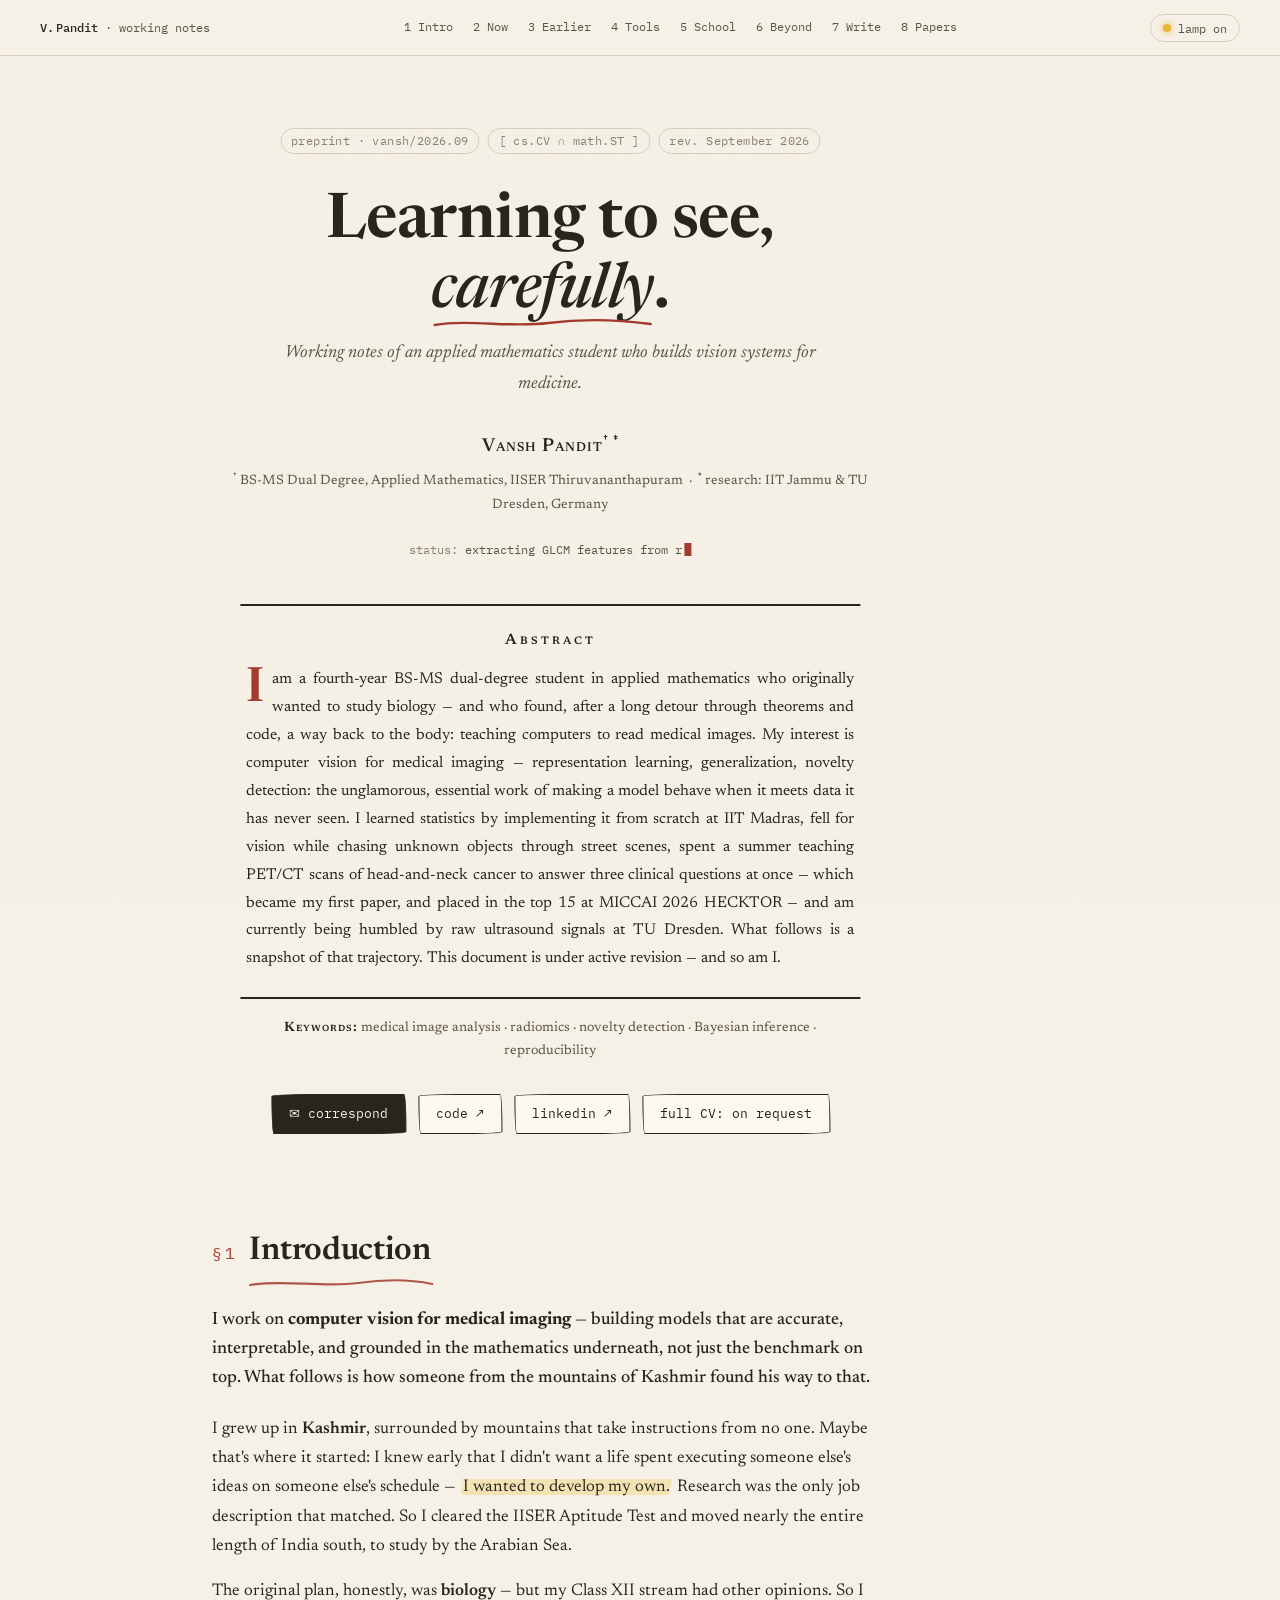
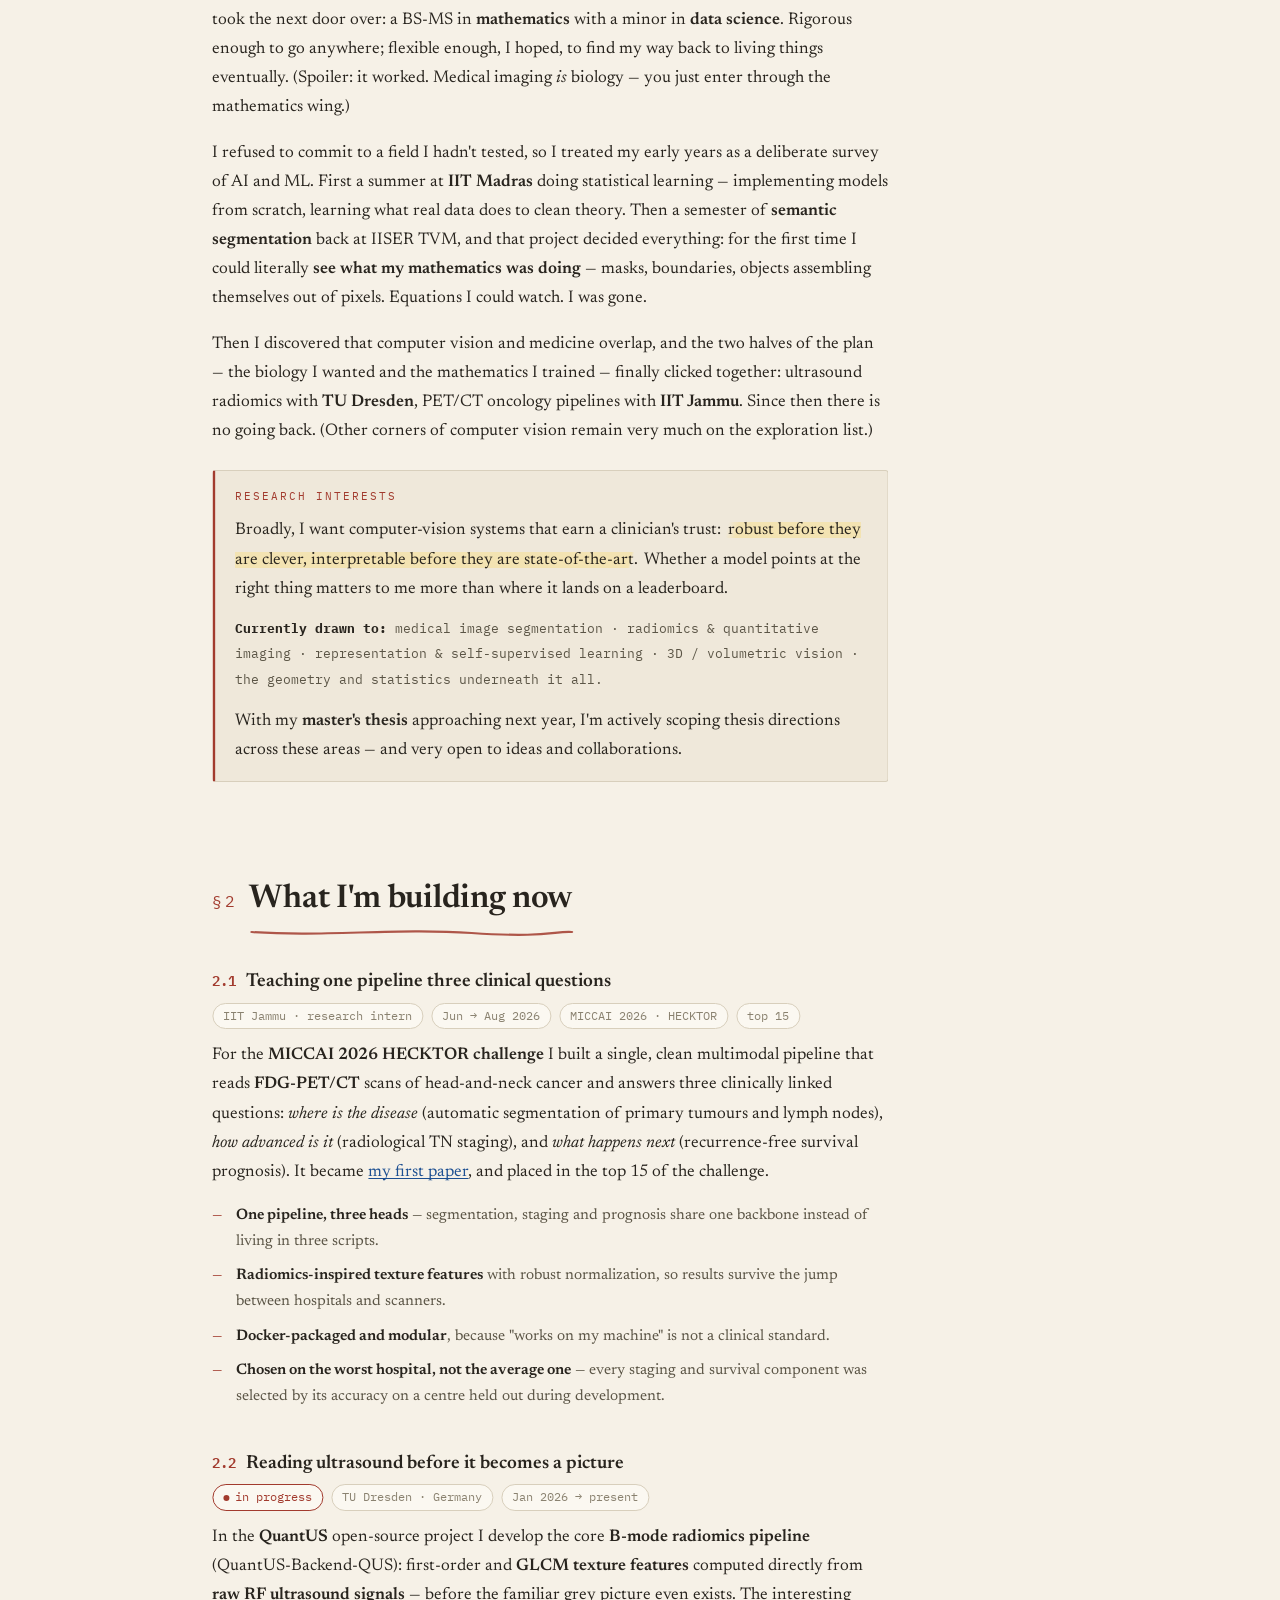
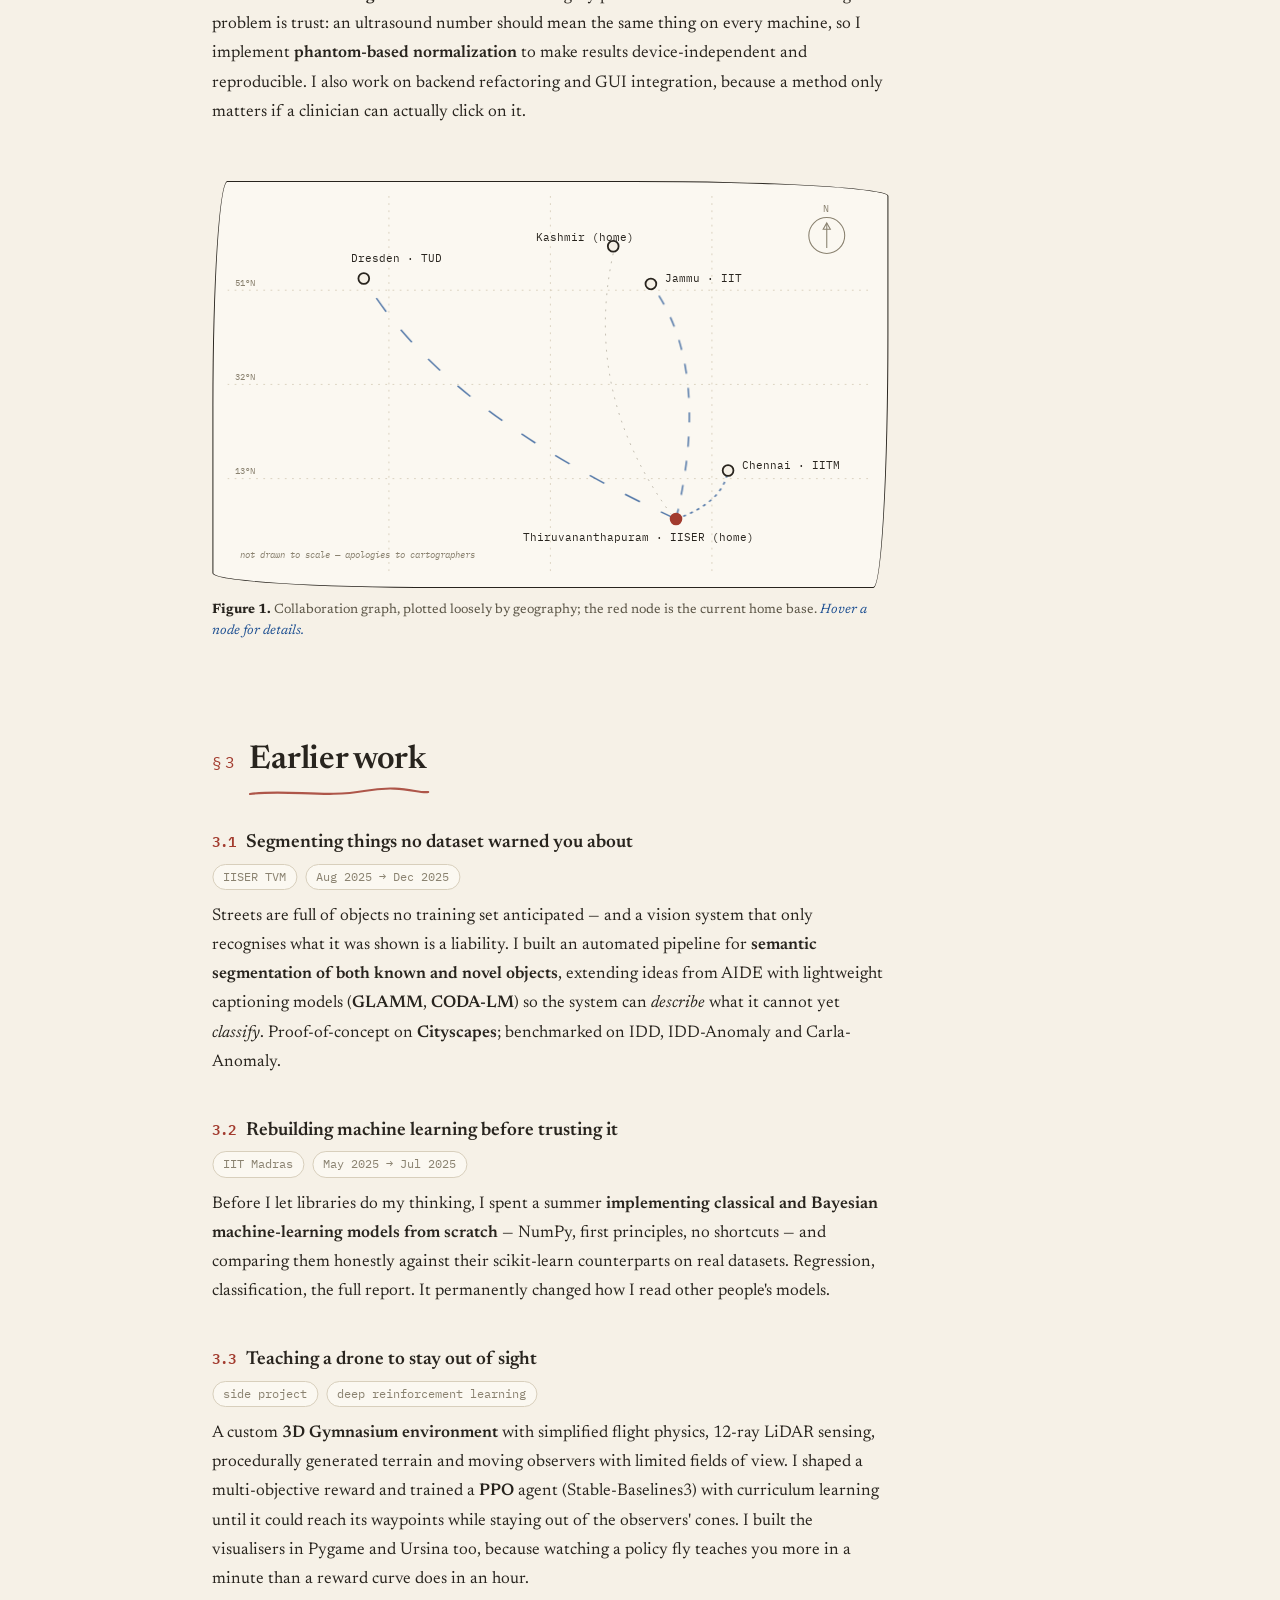
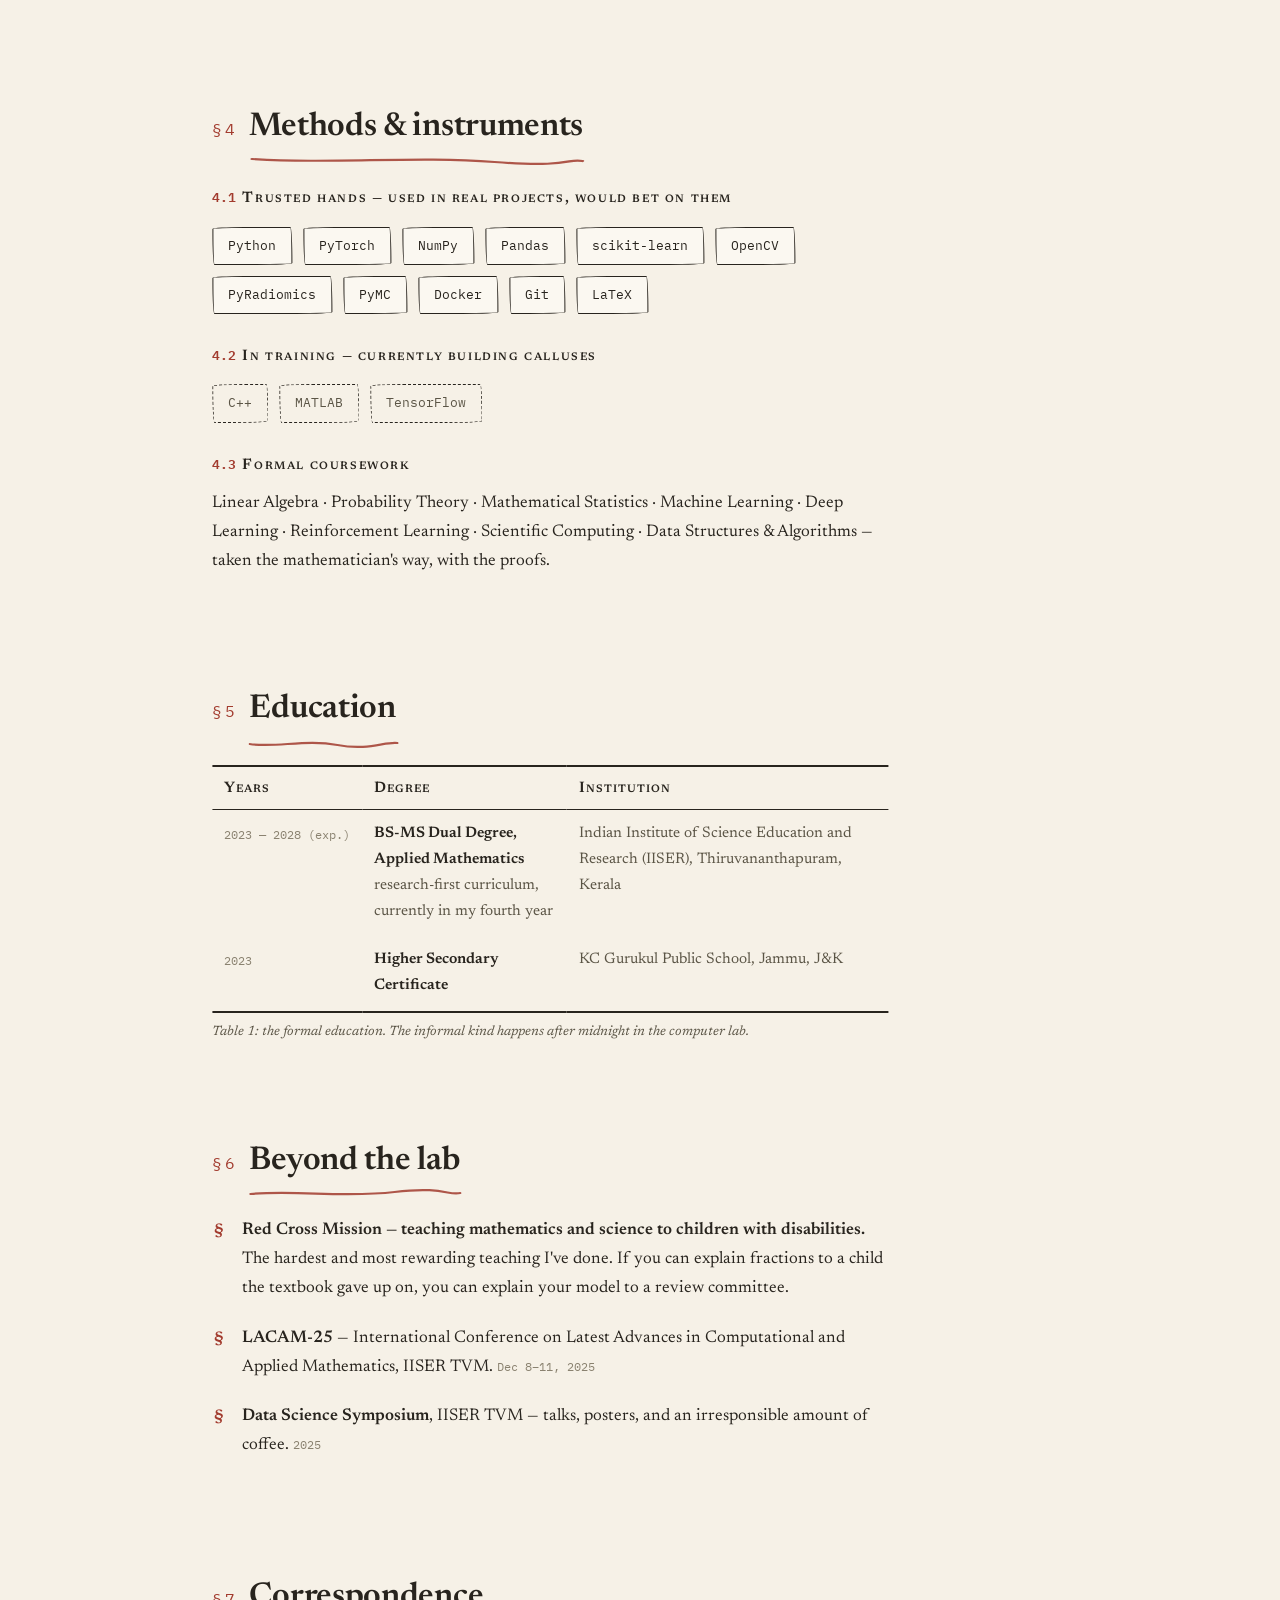
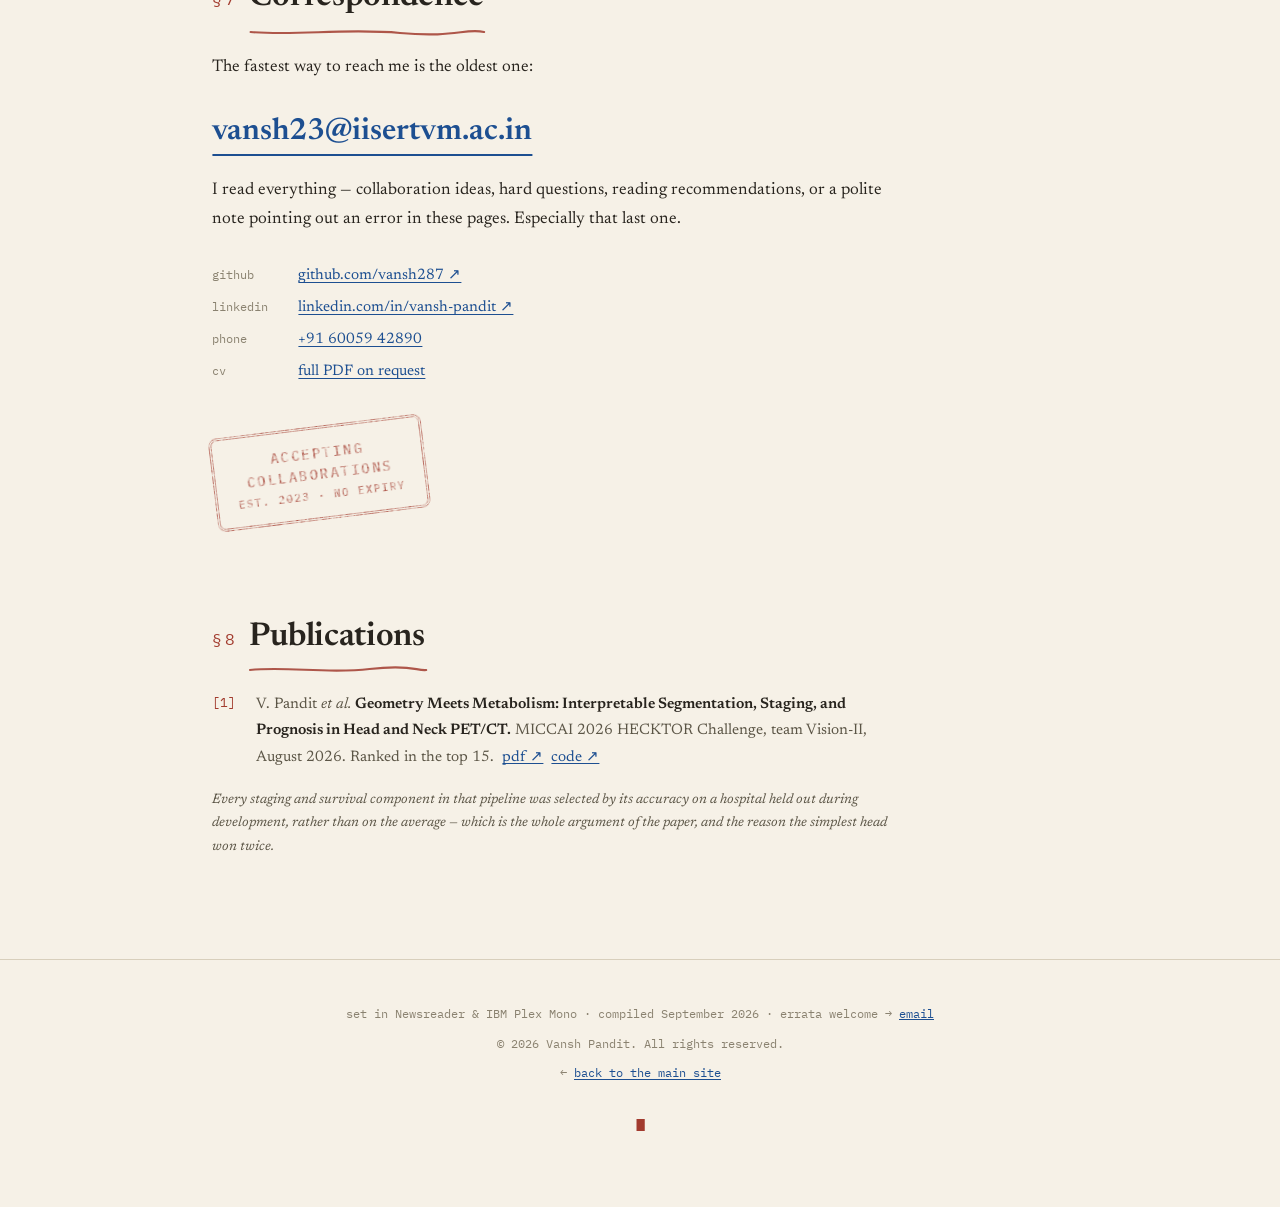
==== paper.html @ 03ad4d42 "Rebuild the site; add a content pipeline and local editor The site is now generated from site/conten" ====
<!DOCTYPE html>
<html lang="en">
<head>
<meta charset="UTF-8" />
<meta name="viewport" content="width=device-width, initial-scale=1.0" />
<title>Vansh Pandit — Learning to See, Carefully</title>
<meta name="description" content="Working notes of Vansh Pandit — an applied mathematics student at IISER Thiruvananthapuram building vision systems for medicine. Radiomics, PET/CT, novelty detection, Bayesian statistics." />
<meta name="author" content="Vansh Pandit" />
<meta name="theme-color" content="#f6f1e7" />
<meta name="robots" content="index, follow" />
<link rel="canonical" href="https://vansh287.github.io/portfolio/" />
<meta property="og:type" content="website" />
<meta property="og:site_name" content="Vansh Pandit" />
<meta property="og:title" content="Vansh Pandit — Learning to see, carefully" />
<meta property="og:description" content="Computer vision and medical imaging research, projects, and skills — by an applied mathematics student at IISER Thiruvananthapuram." />
<meta property="og:url" content="https://vansh287.github.io/portfolio/" />
<meta property="og:image" content="https://vansh287.github.io/portfolio/og-image.png" />
<meta property="og:image:width" content="1200" />
<meta property="og:image:height" content="630" />
<meta property="og:image:alt" content="Vansh Pandit — computer vision, medical imaging, mathematics" />
<meta name="twitter:card" content="summary_large_image" />
<meta name="twitter:title" content="Vansh Pandit — Learning to see, carefully" />
<meta name="twitter:description" content="Computer vision and medical imaging research, projects, and skills." />
<meta name="twitter:image" content="https://vansh287.github.io/portfolio/og-image.png" />
<script type="application/ld+json">
{
  "@context": "https://schema.org",
  "@type": "Person",
  "name": "Vansh Pandit",
  "url": "https://vansh287.github.io/portfolio/",
  "image": "https://vansh287.github.io/portfolio/og-image.png",
  "jobTitle": "Computer Vision and Medical Imaging Researcher",
  "description": "Fourth-year BS-MS dual-degree student in applied mathematics at IISER Thiruvananthapuram working in computer vision, medical image analysis, and quantitative imaging.",
  "affiliation": { "@type": "CollegeOrUniversity", "name": "IISER Thiruvananthapuram" },
  "knowsAbout": ["Computer Vision","Medical Image Analysis","Quantitative Imaging","Radiomics","Image Segmentation","Machine Learning","Applied Mathematics"],
  "sameAs": ["https://github.com/vansh287","https://www.linkedin.com/in/vansh-pandit-884046272/"]
}
</script>
<script>document.documentElement.classList.add('js');
(function(){try{var t=localStorage.getItem('lamp');if(t==='dark')document.documentElement.setAttribute('data-theme','dark');}catch(e){}})();</script>
<link rel="preconnect" href="https://fonts.googleapis.com" />
<link rel="preconnect" href="https://fonts.gstatic.com" crossorigin />
<link href="https://fonts.googleapis.com/css2?family=Newsreader:ital,opsz,wght@0,6..72,400;0,6..72,500;0,6..72,600;0,6..72,700;1,6..72,400;1,6..72,500&family=IBM+Plex+Mono:ital,wght@0,400;0,500;1,400&display=swap" rel="stylesheet" />
<link rel="icon" href="data:image/svg+xml,<svg xmlns='http://www.w3.org/2000/svg' viewBox='0 0 100 100'><rect width='100' height='100' rx='24' fill='%2328241e'/><circle cx='50' cy='50' r='26' fill='none' stroke='%23f6f1e7' stroke-width='6'/><path d='M50 8V22 M50 78V92 M8 50H22 M78 50H92' stroke='%23f6f1e7' stroke-width='6' stroke-linecap='round'/><circle cx='50' cy='50' r='7' fill='%23a23b2e'/></svg>" />
<style>
/* ================= paper & ink ================= */
:root{
  --paper:#f6f1e7;
  --paper-deep:#efe8da;
  --ink:#28241e;
  --ink-soft:#5b5546;
  --faint:#8a8270;
  --rule:#d8cfbc;
  --pen:#1d4f91;          /* ballpoint blue */
  --red:#a23b2e;          /* red pen */
  --hl:#f3e3b2;           /* highlighter */
  --box:#fbf8f1;
  --serif:'Newsreader',Georgia,serif;
  --mono:'IBM Plex Mono',Consolas,monospace;
  --mw:215px;             /* margin-note width */
}
[data-theme="dark"]{
  --paper:#191512;
  --paper-deep:#14110e;
  --ink:#e9e1d2;
  --ink-soft:#b0a68f;
  --faint:#7d745f;
  --rule:#3a342b;
  --pen:#8db1e8;
  --red:#d97862;
  --hl:#4a3f22;
  --box:#211c17;
}
*{margin:0;padding:0;box-sizing:border-box}
html{scroll-behavior:smooth}
body{
  background:var(--paper);
  color:var(--ink);
  font-family:var(--serif);
  font-size:1.06rem;
  line-height:1.72;
  transition:background .45s ease,color .45s ease;
  overflow-x:hidden;
}
/* paper grain */
body::before{
  content:'';position:fixed;inset:0;pointer-events:none;z-index:5;
  background-image:url("data:image/svg+xml,%3Csvg xmlns='http://www.w3.org/2000/svg' width='240' height='240'%3E%3Cfilter id='n'%3E%3CfeTurbulence type='fractalNoise' baseFrequency='0.8' numOctaves='2' stitchTiles='stitch'/%3E%3C/filter%3E%3Crect width='100%25' height='100%25' filter='url(%23n)' opacity='0.55'/%3E%3C/svg%3E");
  opacity:.07;mix-blend-mode:multiply;
}
[data-theme="dark"] body::before{opacity:.10;mix-blend-mode:overlay}
::selection{background:var(--hl)}

a{color:var(--pen);text-decoration:none;background-image:linear-gradient(currentColor,currentColor);background-size:100% 1px;background-position:0 96%;background-repeat:no-repeat;transition:color .25s}
a:hover{color:var(--red)}
sup{font-size:.68em}

/* ================= header ================= */
#bar{position:fixed;top:0;left:0;height:2px;background:var(--red);width:0%;z-index:90}
header.site{
  position:sticky;top:0;z-index:80;
  display:flex;align-items:center;justify-content:space-between;gap:14px;
  padding:10px clamp(16px,4vw,40px);
  background:color-mix(in srgb,var(--paper) 88%,transparent);
  backdrop-filter:blur(8px);
  border-bottom:1px solid var(--rule);
  font-family:var(--mono);font-size:.78rem;
}
header.site .who{color:var(--ink-soft);white-space:nowrap}
header.site .who b{color:var(--ink);font-weight:500}
nav.toc{display:flex;gap:2px;overflow-x:auto;scrollbar-width:none;max-width:62vw}
nav.toc::-webkit-scrollbar{display:none}
nav.toc a{
  color:var(--ink-soft);background:none;padding:6px 9px;border-radius:6px;white-space:nowrap;
  border-bottom:2px solid transparent;
}
nav.toc a:hover{color:var(--ink);background:var(--paper-deep)}
nav.toc a.on{color:var(--red);border-bottom-color:var(--red)}
#lamp{
  font-family:var(--mono);font-size:.78rem;color:var(--ink-soft);
  background:none;border:1px solid var(--rule);border-radius:999px;
  padding:5px 12px;cursor:pointer;white-space:nowrap;
  transition:.3s;display:flex;align-items:center;gap:7px;
}
#lamp:hover{color:var(--ink);border-color:var(--faint)}
#lamp .bulb{width:8px;height:8px;border-radius:50%;background:#e8b73a;box-shadow:0 0 7px #e8b73a;transition:.3s}
[data-theme="dark"] #lamp .bulb{background:#4a4336;box-shadow:none}

/* ================= page column ================= */
.page{max-width:740px;margin:0 auto;padding:0 clamp(18px,4.5vw,32px)}
@media(min-width:1180px){.page{transform:translateX(calc(var(--mw) / -2.4))}}

/* ================= title block ================= */
.titleblock{padding-top:72px;text-align:center}
.preprint{
  font-family:var(--mono);font-size:.72rem;color:var(--faint);letter-spacing:.4px;
  display:flex;justify-content:center;gap:8px;flex-wrap:wrap;
}
.preprint .tag{border:1px solid var(--rule);border-radius:999px;padding:2px 10px}
h1.paper-title{
  font-size:clamp(2.3rem,6.4vw,3.9rem);font-weight:600;line-height:1.12;
  letter-spacing:-.5px;margin:34px 0 10px;
}
h1 .careful{font-style:italic;font-weight:500;position:relative;white-space:nowrap}
h1 .careful svg{position:absolute;left:0;bottom:-6px;width:100%;height:14px;overflow:visible}
h1 .careful path{fill:none;stroke:var(--red);stroke-width:2.4;stroke-linecap:round}
.subtitle{font-size:1.12rem;color:var(--ink-soft);font-style:italic;max-width:560px;margin:0 auto}
.author{margin-top:30px;font-size:1.05rem}
.author .nm{font-weight:600;font-variant:small-caps;letter-spacing:1px;font-size:1.18rem}
.affil{font-size:.84rem;color:var(--ink-soft);margin-top:6px;line-height:1.7}
.statusline{
  font-family:var(--mono);font-size:.78rem;color:var(--ink-soft);
  margin-top:22px;min-height:1.5em;
}
.statusline .lbl{color:var(--faint)}
.statusline .cur{display:inline-block;width:7px;height:1em;background:var(--red);vertical-align:-2px;margin-left:2px;animation:blink 1.05s steps(1) infinite}
@keyframes blink{50%{opacity:0}}

/* abstract */
.abstract{
  margin:44px auto 0;max-width:620px;text-align:justify;hyphens:auto;
  border-top:2px solid var(--ink);border-bottom:2px solid var(--ink);
  padding:22px 6px 24px;position:relative;
}
.abstract h3{
  font-variant:small-caps;letter-spacing:3px;text-align:center;font-weight:600;
  font-size:.95rem;margin-bottom:12px;
}
.abstract p{font-size:.98rem;line-height:1.78}
.abstract p::first-letter{
  font-size:3.1em;float:left;line-height:.82;padding:4px 8px 0 0;font-weight:600;color:var(--red);
}
.keywords{margin:18px auto 0;max-width:620px;font-size:.84rem;color:var(--ink-soft);text-align:center}
.keywords b{font-variant:small-caps;letter-spacing:1px;font-weight:600;color:var(--ink)}
.papelinks{display:flex;justify-content:center;gap:12px;flex-wrap:wrap;margin-top:30px}
.plink{
  font-family:var(--mono);font-size:.8rem;color:var(--ink);
  border:1.6px solid var(--ink);padding:8px 17px;background:var(--box);
  border-radius:255px 15px 225px 15px/15px 225px 15px 255px;  /* wobbly */
  transition:transform .2s,box-shadow .2s,color .2s;
  background-image:none;
}
.plink:hover{transform:translateY(-2px) rotate(-.6deg);box-shadow:3px 4px 0 var(--rule);color:var(--red)}
.plink.primary{background:var(--ink);color:var(--paper)}
.plink.primary:hover{color:var(--hl)}

/* ================= sections ================= */
section.s{padding-top:90px}
.shead{display:flex;align-items:baseline;gap:14px;margin-bottom:26px}
.snum{font-family:var(--mono);color:var(--red);font-size:1rem}
h2{
  font-size:clamp(1.5rem,3.4vw,2.05rem);font-weight:600;letter-spacing:-.3px;position:relative;display:inline-block;
}
h2 .scribble{position:absolute;left:-2px;bottom:-9px;width:calc(100% + 6px);height:12px;overflow:visible}
h2 .scribble path{
  fill:none;stroke:var(--red);stroke-width:2.2;stroke-linecap:round;opacity:.85;
  stroke-dasharray:1;stroke-dashoffset:1;
}
.js .in h2 .scribble path{animation:draw .9s .15s ease forwards}
@keyframes draw{to{stroke-dashoffset:0}}
h3.sub{font-size:1.18rem;font-weight:600;margin:38px 0 4px}
h3.sub .no{font-family:var(--mono);font-size:.85rem;color:var(--red);margin-right:10px}
.meta{font-family:var(--mono);font-size:.74rem;color:var(--faint);margin-bottom:12px;display:flex;gap:8px;flex-wrap:wrap;align-items:center}
.meta .chip{border:1px solid var(--rule);border-radius:999px;padding:2px 10px;background:var(--box)}
.meta .chip.live{border-color:var(--red);color:var(--red)}
.meta .chip.live::before{content:'';display:inline-block;width:6px;height:6px;border-radius:50%;background:var(--red);margin-right:6px;animation:blink 1.6s infinite}
p.body{margin-bottom:16px;color:var(--ink)}
p.body b{font-weight:600}
.prose{position:relative}

/* margin notes */
.mnote{
  font-size:.8rem;line-height:1.55;color:var(--ink-soft);font-style:italic;
}
.mnote::before{content:'✎ ';color:var(--red);font-style:normal}
@media(min-width:1180px){
  .mnote{float:right;clear:right;width:var(--mw);margin-right:calc(-1 * var(--mw) - 46px);margin-top:4px;text-align:left;
    border-top:1px solid var(--rule);padding-top:6px}
}
@media(max-width:1179.5px){
  .mnote{display:block;border-left:2.5px solid var(--red);padding:6px 0 6px 14px;margin:14px 0;background:var(--box)}
}

/* highlighter */
.hl{background:linear-gradient(104deg,transparent .6%,var(--hl) 2.6%,var(--hl) 97.5%,transparent 98%);padding:0 3px;border-radius:3px}
.lead{font-size:1.12rem;line-height:1.62;color:var(--ink);margin-bottom:22px;font-weight:500}
.rint{margin-top:24px;padding:16px 20px;border:1px solid var(--rule);border-left:3px solid var(--red);background:var(--paper-deep);border-radius:3px}
.rint .lab{font-family:var(--mono);font-size:.7rem;letter-spacing:2px;text-transform:uppercase;color:var(--red);display:block;margin-bottom:10px}
.kw{margin:12px 0 0;font-family:var(--mono);font-size:.82rem;color:var(--ink-soft);line-height:1.95}
.kw b{color:var(--ink)}

/* definition / remark boxes */
.defbox{
  border:1.7px solid var(--ink);background:var(--box);
  border-radius:255px 15px 225px 15px/15px 225px 15px 255px;
  padding:18px 22px;margin:26px 0;font-size:.97rem;
}
.defbox .dlabel{font-weight:700;font-variant:small-caps;letter-spacing:.6px}
.defbox .qed{float:right;font-weight:600}
.remark{border-left:2.5px solid var(--rule);padding:2px 0 2px 18px;margin:24px 0;color:var(--ink-soft);font-size:.96rem}
.remark .rlabel{font-style:italic;font-weight:600;color:var(--ink)}

/* tiny detail list */
ul.dets{list-style:none;margin:10px 0 6px}
ul.dets li{padding-left:24px;position:relative;margin-bottom:8px;font-size:.95rem;color:var(--ink-soft)}
ul.dets li::before{content:'—';position:absolute;left:0;color:var(--red)}
ul.dets li b{color:var(--ink);font-weight:600}

/* ================= figure ================= */
figure.fig{margin:54px 0 0}
.figframe{
  border:1.7px solid var(--ink);background:var(--box);
  border-radius:15px 255px 15px 225px/225px 15px 255px 15px;
  padding:14px;position:relative;
}
.figframe svg{display:block;width:100%;height:auto}
figcaption{font-size:.84rem;color:var(--ink-soft);margin-top:12px;line-height:1.6}
figcaption b{font-weight:700;color:var(--ink)}
#figdyn{color:var(--pen);font-style:italic}
.map .grat{stroke:var(--rule);stroke-width:1;stroke-dasharray:2 6}
.map .move{fill:none;stroke:var(--faint);stroke-width:1.1;stroke-dasharray:2 7;opacity:.55}
.map text{font-family:var(--mono);fill:var(--faint)}
.map .arc{fill:none;stroke:var(--pen);stroke-width:1.7;stroke-dasharray:5 7;opacity:0}
.js .in .map .arc{animation:arcin 1s ease forwards, ants 22s linear infinite}
.map .arc:nth-of-type(2){animation-delay:.25s,0s}
.map .arc:nth-of-type(3){animation-delay:.5s,0s}
@keyframes arcin{to{opacity:.75}}
@keyframes ants{to{stroke-dashoffset:-240}}
.map .node{cursor:pointer}
.map .node circle.c{fill:var(--paper);stroke:var(--ink);stroke-width:2}
.map .node circle.pulse{fill:none;stroke:var(--red);stroke-width:1.4;opacity:0}
.js .in .map .node circle.pulse{animation:pulse 2.6s ease-out infinite}
@keyframes pulse{0%{r:6;opacity:.8}70%{r:20;opacity:0}100%{r:20;opacity:0}}
.map .node:hover circle.c{stroke:var(--red);fill:var(--hl)}
.map .node text{fill:var(--ink);font-family:var(--mono);font-size:12.5px}
.map .home circle.c{fill:var(--red);stroke:var(--red)}
.map .compass *{stroke:var(--faint);fill:none;stroke-width:1.2}
.map .compass text{fill:var(--faint);stroke:none}
.traveler{fill:var(--red)}
@supports not (offset-path:path('M0 0 L1 1')){.traveler{display:none}}
.t1{offset-path:path('M500 360 Q 240 240 152 92');animation:travel 7s linear infinite}
.t2{offset-path:path('M500 360 Q 540 190 472 98');animation:travel 6s 1.2s linear infinite}
.t3{offset-path:path('M500 360 Q 552 342 558 306');animation:travel 4s .6s linear infinite}
@keyframes travel{0%{offset-distance:0%;opacity:0}8%{opacity:1}88%{opacity:1}100%{offset-distance:100%;opacity:0}}

/* ---------- figure: decision path ---------- */
.dp text{font-family:var(--mono)}
.dp .ars path{
  fill:none;stroke:var(--ink);stroke-width:1.7;marker-end:url(#arr);opacity:.85;
  stroke-dasharray:1;stroke-dashoffset:1;
}
.js .in .dp .ars path{animation:draw .5s ease forwards}
.dp .ars path:nth-of-type(1){animation-delay:.55s}
.dp .ars path:nth-of-type(2){animation-delay:1.0s}
.dp .ars path:nth-of-type(3){animation-delay:1.45s}
.dp .ars path:nth-of-type(4){animation-delay:1.9s}
.dp .ars path:nth-of-type(5){animation-delay:2.35s}
.js .dp .ars path{animation-fill-mode:forwards}
.dp .dns g{cursor:pointer}
.js .dp .dns g{opacity:0}
.js .in .dp .dns g{animation:npop .45s ease forwards}
.dp .dns g:nth-of-type(1){animation-delay:.3s}
.dp .dns g:nth-of-type(2){animation-delay:.75s}
.dp .dns g:nth-of-type(3){animation-delay:1.2s}
.dp .dns g:nth-of-type(4){animation-delay:1.65s}
.dp .dns g:nth-of-type(5){animation-delay:2.1s}
.dp .dns g:nth-of-type(6){animation-delay:2.55s}
@keyframes npop{from{opacity:0;transform:translateY(7px)}to{opacity:1;transform:none}}
.dp .dns rect{fill:var(--box);stroke:var(--ink);stroke-width:1.6;transition:fill .25s}
.dp .dns g:hover rect{fill:var(--hl)}
.dp .tt{font-size:11.5px;font-weight:600;fill:var(--ink);letter-spacing:.4px}
.dp .ss{font-size:10px;font-style:italic;fill:var(--ink-soft)}
.dp .lab{font-size:9.5px;font-style:italic;fill:var(--faint)}
.dp .foot{font-size:9.5px;font-style:italic;fill:var(--faint)}
.dp .now rect{stroke:var(--red);stroke-width:2.1}
.dp .now .tt{fill:var(--red)}
.dp .gag path{fill:none;stroke:var(--faint);stroke-width:1.4;stroke-dasharray:3 5}
.dp .gag .x1,.dp .gag .x2{stroke:var(--red);stroke-width:2.2;stroke-dasharray:none;stroke-linecap:round}
.dp .gag text{fill:var(--red);font-size:9.5px;font-style:italic}

/* ================= toolbox ================= */
.tools{display:flex;flex-wrap:wrap;gap:11px;margin:14px 0 6px}
.tool{
  font-family:var(--mono);font-size:.81rem;padding:7px 15px;color:var(--ink);
  border:1.5px solid var(--ink);background:var(--box);
  border-radius:225px 14px 255px 14px/14px 255px 14px 225px;
  transition:transform .18s,box-shadow .18s,background .18s;cursor:default;
}
.tool:hover{transform:rotate(-1.2deg) translateY(-2px);box-shadow:2.5px 3px 0 var(--rule);background:var(--hl)}
.tool.train{border-style:dashed;color:var(--ink-soft);background:transparent}
.tool.train:hover{background:var(--box)}
.toolhead{font-variant:small-caps;letter-spacing:1.6px;font-weight:600;font-size:.95rem;margin-top:30px}
.toolhead .n{font-family:var(--mono);color:var(--red);font-size:.8rem;letter-spacing:0}

/* ================= table (booktabs) ================= */
table.bt{width:100%;border-collapse:collapse;margin:18px 0 8px;font-size:.95rem}
table.bt thead th{
  font-variant:small-caps;letter-spacing:1px;font-weight:600;text-align:left;
  border-top:2.2px solid var(--ink);border-bottom:1.1px solid var(--ink);
  padding:9px 12px 7px;
}
table.bt td{padding:11px 12px;vertical-align:top;color:var(--ink-soft)}
table.bt td:first-child{font-family:var(--mono);font-size:.78rem;white-space:nowrap;color:var(--faint);padding-top:14px}
table.bt td b{color:var(--ink);font-weight:600}
table.bt tbody tr{transition:background .2s}
table.bt tbody tr:hover{background:var(--box)}
table.bt tbody{border-bottom:2.2px solid var(--ink)}
.tabnote{font-size:.84rem;color:var(--ink-soft);font-style:italic}

/* ================= beyond list ================= */
ul.beyond{list-style:none;margin-top:6px}
ul.beyond li{margin-bottom:20px;padding-left:30px;position:relative}
ul.beyond li::before{content:'§';position:absolute;left:2px;top:1px;color:var(--red);font-weight:600}
ul.beyond b{font-weight:600}
ul.beyond .when{font-family:var(--mono);font-size:.72rem;color:var(--faint)}

/* ================= correspondence ================= */
.bigmail{
  display:inline-block;font-size:clamp(1.25rem,3.6vw,1.9rem);font-weight:600;color:var(--pen);
  background-size:100% 2px;margin:8px 0 4px;
}
.bigmail:hover{color:var(--red)}
.stampwrap{position:relative;margin-top:38px;display:flex;gap:26px;align-items:center;flex-wrap:wrap}
.stamp{
  font-family:var(--mono);font-weight:600;letter-spacing:2.5px;font-size:.86rem;color:var(--red);
  border:3px double var(--red);border-radius:8px;padding:13px 20px;text-transform:uppercase;
  transform:rotate(-7deg);opacity:.92;text-align:center;line-height:1.5;
  mask-image:url("data:image/svg+xml,%3Csvg xmlns='http://www.w3.org/2000/svg' width='160' height='80'%3E%3Cfilter id='r'%3E%3CfeTurbulence type='fractalNoise' baseFrequency='0.32' numOctaves='3'/%3E%3CfeColorMatrix values='0 0 0 0 1 0 0 0 0 1 0 0 0 0 1 0 0 0 1.4 -0.18'/%3E%3C/filter%3E%3Crect width='160' height='80' filter='url(%23r)'/%3E%3C/svg%3E");
}
.js .stamp{opacity:0}
.js .in .stamp{animation:stampin .5s .45s cubic-bezier(.2,1.6,.4,1) forwards}
@keyframes stampin{
  0%{transform:rotate(-16deg) scale(2.6);opacity:0}
  62%{transform:rotate(-6deg) scale(.94);opacity:.95}
  100%{transform:rotate(-7deg) scale(1);opacity:.92}
}
.altlinks{font-size:.95rem;color:var(--ink-soft);margin-top:26px;line-height:2.1}
.altlinks .lab{font-family:var(--mono);font-size:.74rem;color:var(--faint);display:inline-block;width:86px}

/* ================= references ================= */
ol.refs{list-style:none;counter-reset:rf;margin-top:8px}
ol.refs li{
  counter-increment:rf;position:relative;padding-left:44px;margin-bottom:16px;
  font-size:.95rem;color:var(--ink-soft);
}
ol.refs li::before{
  content:'[' counter(rf) ']';position:absolute;left:0;top:0;
  font-family:var(--mono);font-size:.82rem;color:var(--red);
}
ol.refs b{color:var(--ink);font-weight:600}
.refnote{margin-top:18px;font-size:.85rem;font-style:italic;color:var(--ink-soft)}

/* ================= colophon ================= */
footer.colophon{
  margin-top:100px;border-top:1px solid var(--rule);
  padding:34px clamp(18px,4.5vw,32px) 60px;text-align:center;
  font-size:.84rem;color:var(--ink-soft);
}
footer.colophon .mono{font-family:var(--mono);font-size:.72rem;color:var(--faint);margin-top:10px}
footer.colophon .fin{font-size:1.5rem;margin-top:22px;color:var(--red)}

/* back to top */
#top-btn{
  position:fixed;right:22px;bottom:22px;z-index:70;
  font-family:var(--serif);font-size:1.15rem;color:var(--ink);
  width:44px;height:44px;border:1.6px solid var(--ink);background:var(--box);cursor:pointer;
  border-radius:225px 14px 255px 14px/14px 255px 14px 225px;
  opacity:0;visibility:hidden;transform:translateY(10px);transition:.3s;
}
#top-btn.show{opacity:1;visibility:visible;transform:none}
#top-btn:hover{box-shadow:2.5px 3px 0 var(--rule);transform:translateY(-2px)}

/* ink splash on click */
.splash{
  position:fixed;pointer-events:none;z-index:95;width:14px;height:14px;
  background:var(--ink);border-radius:46% 54% 52% 48%/48% 46% 54% 52%;
  transform:translate(-50%,-50%) scale(0);opacity:.32;
  animation:splash .6s ease-out forwards;
}
@keyframes splash{
  60%{opacity:.16}
  100%{transform:translate(-50%,-50%) scale(7) rotate(40deg);opacity:0}
}

/* reveals */
.js .rv{opacity:0;transform:translateY(22px);transition:opacity .8s cubic-bezier(.2,.7,.3,1),transform .8s cubic-bezier(.2,.7,.3,1)}
.js .rv.in{opacity:1;transform:none}

@media (prefers-reduced-motion:reduce){
  *,*::before,*::after{animation-duration:.01ms!important;animation-iteration-count:1!important;transition-duration:.01ms!important}
  html{scroll-behavior:auto}
  .js .rv{opacity:1;transform:none}
}
@media print{
  header.site,#top-btn,#bar,.statusline{display:none}
  body{background:#fff}
  body::before{display:none}
  .page{transform:none}
}
</style>
</head>
<body>

<div id="bar"></div>

<header class="site">
  <div class="who"><b>V.&thinsp;Pandit</b> · working notes</div>
  <nav class="toc" id="toc">
    <a href="#intro">1&nbsp;Intro</a>
    <a href="#now">2&nbsp;Now</a>
    <a href="#earlier">3&nbsp;Earlier</a>
    <a href="#toolbox">4&nbsp;Tools</a>
    <a href="#education">5&nbsp;School</a>
    <a href="#beyond">6&nbsp;Beyond</a>
    <a href="#contact">7&nbsp;Write</a>
    <a href="#refs">8&nbsp;Papers</a>
  </nav>
  <button id="lamp" aria-label="Toggle desk lamp"><span class="bulb"></span><span id="lampTxt">lamp on</span></button>
</header>

<main class="page">

  <!-- ============ TITLE BLOCK ============ -->
  <div class="titleblock">
    <div class="preprint rv in">
      <span class="tag">preprint · vansh/2026.09</span>
      <span class="tag">[ cs.CV&nbsp;∩&nbsp;math.ST ]</span>
      <span class="tag">rev. September 2026</span>
    </div>
    <h1 class="paper-title">Learning to see,<br/><span class="careful">carefully<svg viewBox="0 0 200 14" preserveAspectRatio="none"><path d="M3 9 C 35 3, 70 12, 105 7 S 170 4, 197 8" pathLength="1" style="stroke-dasharray:1;stroke-dashoffset:1;animation:draw 1.1s .9s ease forwards"/></svg></span>.</h1>
    <p class="subtitle">Working notes of an applied mathematics student who builds vision systems for medicine.</p>

    <div class="author">
      <div class="nm">Vansh Pandit<sup>†&thinsp;‡</sup></div>
      <div class="affil">
        <sup>†</sup>&thinsp;BS-MS Dual Degree, Applied Mathematics, IISER Thiruvananthapuram &nbsp;·&nbsp;
        <sup>‡</sup>&thinsp;research: IIT Jammu &amp; TU Dresden, Germany
      </div>
    </div>

    <div class="statusline"><span class="lbl">status:</span> <span id="typed"></span><span class="cur"></span></div>

    <div class="abstract rv">
      <h3>Abstract</h3>
      <p>I am a fourth-year BS-MS dual-degree student in applied mathematics who originally wanted
      to study biology — and who found, after a long detour through theorems and code, a way back to the
      body: teaching computers to read medical images. My interest is computer vision for medical
      imaging — representation learning, generalization, novelty detection: the unglamorous, essential
      work of making a model behave when it meets data it has never seen. I learned statistics by
      implementing it from scratch at IIT&nbsp;Madras, fell for vision while chasing unknown objects
      through street scenes, spent a summer teaching PET/CT scans of head-and-neck cancer to answer
      three clinical questions at once — which became my first paper, and placed in the top&nbsp;15 at
      MICCAI&nbsp;2026 HECKTOR — and am currently being humbled by raw ultrasound signals at
      TU&nbsp;Dresden. What follows is a snapshot of that trajectory. This document is under active
      revision — and so am I.</p>
    </div>
    <div class="keywords rv"><b>Keywords:</b> medical image analysis · radiomics · novelty detection · Bayesian inference · reproducibility</div>

    <div class="papelinks rv">
      <a class="plink primary" href="mailto:vansh23@iisertvm.ac.in">✉ correspond</a>
      <a class="plink" href="https://github.com/vansh287" target="_blank" rel="noopener">code ↗</a>
      <a class="plink" href="https://www.linkedin.com/in/vansh-pandit-884046272/" target="_blank" rel="noopener">linkedin ↗</a>
      <a class="plink" href="mailto:vansh23@iisertvm.ac.in?subject=Please%20send%20your%20full%20CV">full CV: on request</a>
    </div>
  </div>

  <!-- ============ 1 INTRO ============ -->
  <section class="s rv" id="intro">
    <div class="shead"><span class="snum">§&thinsp;1</span><h2>Introduction<svg class="scribble" viewBox="0 0 220 12" preserveAspectRatio="none"><path d="M3 8 C 40 2, 90 11, 130 6 S 200 4, 217 7" pathLength="1"/></svg></h2></div>
    <div class="prose">
      <p class="lead">I work on <b>computer vision for medical imaging</b> — building models that are
      accurate, interpretable, and grounded in the mathematics underneath, not just the benchmark on
      top. What follows is how someone from the mountains of Kashmir found his way to that.</p>

      <p class="body">I grew up in <b>Kashmir</b>, surrounded by mountains that take instructions from
      no one. Maybe that's where it started: I knew early that I didn't want a life spent executing
      someone else's ideas on someone else's schedule — <span class="hl">I wanted to develop my
      own.</span> Research was the only job description that matched. So I cleared the IISER Aptitude
      Test and moved nearly the entire length of India south, to study by the Arabian Sea.</p>

      <p class="body">The original plan, honestly, was <b>biology</b> — but my Class&nbsp;XII stream had
      other opinions. So I took the next door over: a BS-MS in <b>mathematics</b> with a minor in
      <b>data science</b>. Rigorous enough to go anywhere; flexible enough, I hoped, to find my way back
      to living things eventually. (Spoiler: it worked. Medical imaging <i>is</i> biology — you just
      enter through the mathematics wing.)</p>

      <p class="body">I refused to commit to a field I hadn't tested, so I treated my early years as a
      deliberate survey of AI and ML. First a summer at <b>IIT Madras</b> doing statistical learning —
      implementing models from scratch, learning what real data does to clean theory. Then a semester of
      <b>semantic segmentation</b> back at IISER TVM, and that project decided everything: for the first
      time I could literally <b>see what my mathematics was doing</b> — masks, boundaries, objects
      assembling themselves out of pixels. Equations I could watch. I was gone.</p>

      <p class="body">Then I discovered that computer vision and medicine overlap, and the two halves of
      the plan — the biology I wanted and the mathematics I trained — finally clicked together:
      ultrasound radiomics with <b>TU Dresden</b>, PET/CT oncology pipelines with <b>IIT Jammu</b>.
      Since then there is no going back. (Other corners of computer vision remain very much on the
      exploration list.)</p>

      <div class="rint">
        <span class="lab">Research interests</span>
        <p class="body" style="margin-bottom:0">Broadly, I want computer-vision systems that earn a
        clinician's trust: <span class="hl">robust before they are clever, interpretable before they are
        state-of-the-art.</span> Whether a model points at the right thing matters to me more than where
        it lands on a leaderboard.</p>
        <p class="kw"><b>Currently drawn to:</b> medical image segmentation · radiomics &amp; quantitative
        imaging · representation &amp; self-supervised learning · 3D / volumetric vision · the geometry and
        statistics underneath it all.</p>
        <p class="body" style="margin:14px 0 0">With my <b>master's thesis</b> approaching next year, I'm
        actively scoping thesis directions across these areas — and very open to ideas and collaborations.</p>
      </div>
    </div>
  </section>

  <!-- ============ 2 NOW ============ -->
  <section class="s rv" id="now">
    <div class="shead"><span class="snum">§&thinsp;2</span><h2>What I'm building now<svg class="scribble" viewBox="0 0 220 12" preserveAspectRatio="none"><path d="M3 7 C 50 12, 100 3, 150 8 S 205 6, 217 7" pathLength="1"/></svg></h2></div>
    <div class="prose">

      <h3 class="sub"><span class="no">2.1</span>Teaching one pipeline three clinical questions</h3>
      <div class="meta">
        <span class="chip">IIT Jammu · research intern</span>
        <span class="chip">Jun → Aug 2026</span>
        <span class="chip">MICCAI 2026 · HECKTOR</span>
        <span class="chip">top 15</span>
      </div>
      <p class="body">For the <b>MICCAI 2026 HECKTOR challenge</b> I built a single, clean multimodal
      pipeline that reads <b>FDG-PET/CT</b> scans of head-and-neck cancer and answers three clinically
      linked questions: <i>where is the disease</i> (automatic segmentation of primary tumours and lymph
      nodes), <i>how advanced is it</i> (radiological TN staging), and <i>what happens next</i>
      (recurrence-free survival prognosis). It became <a href="#refs">my first paper</a>, and placed in
      the top&nbsp;15 of the challenge.</p>
      <ul class="dets">
        <li><b>One pipeline, three heads</b> — segmentation, staging and prognosis share one backbone instead of living in three scripts.</li>
        <li><b>Radiomics-inspired texture features</b> with robust normalization, so results survive the jump between hospitals and scanners.</li>
        <li><b>Docker-packaged and modular</b>, because "works on my machine" is not a clinical standard.</li>
        <li><b>Chosen on the worst hospital, not the average one</b> — every staging and survival component was selected by its accuracy on a centre held out during development.</li>
      </ul>

      <h3 class="sub"><span class="no">2.2</span>Reading ultrasound before it becomes a picture</h3>
      <div class="meta">
        <span class="chip live">in progress</span>
        <span class="chip">TU Dresden · Germany</span>
        <span class="chip">Jan 2026 → present</span>
      </div>
      <p class="body">In the <b>QuantUS</b> open-source project I develop the core <b>B-mode radiomics
      pipeline</b> (QuantUS-Backend-QUS): first-order and <b>GLCM texture features</b> computed directly
      from <b>raw RF ultrasound signals</b> — before the familiar grey picture even exists. The
      interesting problem is trust: an ultrasound number should mean the same thing on every machine, so
      I implement <b>phantom-based normalization</b> to make results device-independent and reproducible.
      I also work on backend refactoring and GUI integration, because a method only matters if a
      clinician can actually click on it.</p>

      <figure class="fig rv" id="fig1">
        <div class="figframe">
          <svg class="map" viewBox="0 0 720 420" xmlns="http://www.w3.org/2000/svg" aria-label="Stylized map of collaborations">
            <!-- graticule -->
            <g class="grat">
              <line x1="0" y1="105" x2="720" y2="105"/><line x1="0" y1="210" x2="720" y2="210"/><line x1="0" y1="315" x2="720" y2="315"/>
              <line x1="180" y1="0" x2="180" y2="420"/><line x1="360" y1="0" x2="360" y2="420"/><line x1="540" y1="0" x2="540" y2="420"/>
            </g>
            <text x="8" y="100" font-size="10">51°N</text>
            <text x="8" y="205" font-size="10">32°N</text>
            <text x="8" y="310" font-size="10">13°N</text>
            <!-- compass -->
            <g class="compass" transform="translate(668,44)">
              <circle r="20"/><line x1="0" y1="14" x2="0" y2="-14"/>
              <path d="M0 -14 l4 7 h-8 z" fill="var(--faint)"/>
              <text x="-4" y="-26" font-size="11">N</text>
            </g>
            <!-- the move south -->
            <path class="move" d="M430 64 Q 396 220 494 354"/>
            <!-- arcs from home -->
            <path class="arc" d="M500 360 Q 240 240 152 92" pathLength="120"/>
            <path class="arc" d="M500 360 Q 540 190 472 98" pathLength="120"/>
            <path class="arc" d="M500 360 Q 552 342 558 306" pathLength="120"/>
            <!-- travelers -->
            <circle class="traveler t1" r="3.4"/>
            <circle class="traveler t2" r="3.4"/>
            <circle class="traveler t3" r="3.4"/>
            <!-- nodes -->
            <g class="node" data-blurb="Dresden, Germany — QuantUS radiomics, TU Dresden.">
              <circle class="pulse" cx="152" cy="92" r="6"/>
              <circle class="c" cx="152" cy="92" r="6"/>
              <text x="138" y="74">Dresden · TUD</text>
            </g>
            <g class="node" data-blurb="Jammu — IIT Jammu: PET/CT pipelines for the MICCAI 2026 HECKTOR challenge (Jun–Aug 2026).">
              <circle class="pulse" cx="472" cy="98" r="6"/>
              <circle class="c" cx="472" cy="98" r="6"/>
              <text x="488" y="96">Jammu · IIT</text>
            </g>
            <g class="node" data-blurb="Kashmir — hometown. The mountains I measure everything against.">
              <circle class="pulse" cx="430" cy="56" r="6"/>
              <circle class="c" cx="430" cy="56" r="6"/>
              <text x="344" y="50">Kashmir (home)</text>
            </g>
            <g class="node" data-blurb="Chennai — statistical learning from scratch at IIT Madras (summer 2025).">
              <circle class="pulse" cx="558" cy="306" r="6"/>
              <circle class="c" cx="558" cy="306" r="6"/>
              <text x="574" y="304">Chennai · IITM</text>
            </g>
            <g class="node home" data-blurb="Thiruvananthapuram — home base. BS-MS applied mathematics at IISER TVM, by the sea.">
              <circle class="pulse" cx="500" cy="360" r="6"/>
              <circle class="c" cx="500" cy="360" r="6"/>
              <text x="330" y="384">Thiruvananthapuram · IISER (home)</text>
            </g>
            <text x="14" y="404" font-size="10" font-style="italic">not drawn to scale — apologies to cartographers</text>
          </svg>
        </div>
        <figcaption><b>Figure 1.</b> Collaboration graph, plotted loosely by geography; the red node is the current home base.
        <span id="figdyn">Hover a node for details.</span></figcaption>
      </figure>
    </div>
  </section>

  <!-- ============ 3 EARLIER ============ -->
  <section class="s rv" id="earlier">
    <div class="shead"><span class="snum">§&thinsp;3</span><h2>Earlier work<svg class="scribble" viewBox="0 0 220 12" preserveAspectRatio="none"><path d="M3 8 C 45 3, 95 12, 140 5 S 205 8, 217 6" pathLength="1"/></svg></h2></div>
    <div class="prose">

      <h3 class="sub"><span class="no">3.1</span>Segmenting things no dataset warned you about</h3>
      <div class="meta">
        <span class="chip">IISER TVM</span>
        <span class="chip">Aug 2025 → Dec 2025</span>
      </div>
      <p class="body">Streets are full of objects no training set anticipated — and a vision system that
      only recognises what it was shown is a liability. I built an automated pipeline for <b>semantic
      segmentation of both known and novel objects</b>, extending ideas from AIDE with lightweight
      captioning models (<b>GLAMM</b>, <b>CODA-LM</b>) so the system can <i>describe</i> what it cannot
      yet <i>classify</i>. Proof-of-concept on <b>Cityscapes</b>; benchmarked on IDD, IDD-Anomaly and
      Carla-Anomaly.</p>

      <h3 class="sub"><span class="no">3.2</span>Rebuilding machine learning before trusting it</h3>
      <div class="meta">
        <span class="chip">IIT Madras</span>
        <span class="chip">May 2025 → Jul 2025</span>
      </div>
      <p class="body">Before I let libraries do my thinking, I spent a summer <b>implementing classical
      and Bayesian machine-learning models from scratch</b> — NumPy, first principles, no shortcuts — and
      comparing them honestly against their scikit-learn counterparts on real datasets. Regression,
      classification, the full report. It permanently changed how I read other people's models.</p>

      <h3 class="sub"><span class="no">3.3</span>Teaching a drone to stay out of sight</h3>
      <div class="meta">
        <span class="chip">side project</span>
        <span class="chip">deep reinforcement learning</span>
      </div>
      <p class="body">A custom <b>3D Gymnasium environment</b> with simplified flight physics, 12-ray
      LiDAR sensing, procedurally generated terrain and moving observers with limited fields of view. I
      shaped a multi-objective reward and trained a <b>PPO</b> agent (Stable-Baselines3) with curriculum
      learning until it could reach its waypoints while staying out of the observers' cones. I built the
      visualisers in Pygame and Ursina too, because watching a policy fly teaches you more in a minute
      than a reward curve does in an hour.</p>
    </div>
  </section>

  <!-- ============ 4 TOOLBOX ============ -->
  <section class="s rv" id="toolbox">
    <div class="shead"><span class="snum">§&thinsp;4</span><h2>Methods &amp; instruments<svg class="scribble" viewBox="0 0 220 12" preserveAspectRatio="none"><path d="M3 6 C 55 11, 110 3, 160 9 S 207 5, 217 8" pathLength="1"/></svg></h2></div>
    <div class="prose">
      <div class="toolhead"><span class="n">4.1&ensp;</span>Trusted hands — used in real projects, would bet on them</div>
      <div class="tools">
        <span class="tool">Python</span><span class="tool">PyTorch</span><span class="tool">NumPy</span><span class="tool">Pandas</span>
        <span class="tool">scikit-learn</span><span class="tool">OpenCV</span><span class="tool">PyRadiomics</span><span class="tool">PyMC</span>
        <span class="tool">Docker</span><span class="tool">Git</span><span class="tool">LaTeX</span>
      </div>
      <div class="toolhead"><span class="n">4.2&ensp;</span>In training — currently building calluses</div>
      <div class="tools">
        <span class="tool train">C++</span><span class="tool train">MATLAB</span><span class="tool train">TensorFlow</span>
      </div>
      <div class="toolhead"><span class="n">4.3&ensp;</span>Formal coursework</div>
      <p class="body" style="margin-top:10px">Linear Algebra · Probability Theory · Mathematical Statistics · Machine Learning · Deep Learning · Reinforcement Learning · Scientific Computing · Data Structures &amp; Algorithms — taken the mathematician's way, with the proofs.</p>
    </div>
  </section>

  <!-- ============ 5 EDUCATION ============ -->
  <section class="s rv" id="education">
    <div class="shead"><span class="snum">§&thinsp;5</span><h2>Education<svg class="scribble" viewBox="0 0 220 12" preserveAspectRatio="none"><path d="M3 8 C 40 12, 85 3, 130 9 S 200 5, 217 7" pathLength="1"/></svg></h2></div>
    <table class="bt">
      <thead><tr><th>Years</th><th>Degree</th><th>Institution</th></tr></thead>
      <tbody>
        <tr>
          <td>2023 — 2028 (exp.)</td>
          <td><b>BS-MS Dual Degree, Applied Mathematics</b><br/>research-first curriculum, currently in my fourth year</td>
          <td>Indian Institute of Science Education and Research (IISER), Thiruvananthapuram, Kerala</td>
        </tr>
        <tr>
          <td>2023</td>
          <td><b>Higher Secondary Certificate</b></td>
          <td>KC Gurukul Public School, Jammu, J&amp;K</td>
        </tr>
      </tbody>
    </table>
    <p class="tabnote">Table 1: the formal education. The informal kind happens after midnight in the computer lab.</p>
  </section>

  <!-- ============ 6 BEYOND ============ -->
  <section class="s rv" id="beyond">
    <div class="shead"><span class="snum">§&thinsp;6</span><h2>Beyond the lab<svg class="scribble" viewBox="0 0 220 12" preserveAspectRatio="none"><path d="M3 7 C 50 3, 100 11, 150 5 S 205 9, 217 6" pathLength="1"/></svg></h2></div>
    <div class="prose">
      <ul class="beyond">
        <li>
          <b>Red Cross Mission — teaching mathematics and science to children with disabilities.</b><br/>
          The hardest and most rewarding teaching I've done. If you can explain fractions to a child the
          textbook gave up on, you can explain your model to a review committee.
        </li>
        <li>
          <b>LACAM-25</b> — International Conference on Latest Advances in Computational and Applied
          Mathematics, IISER TVM. <span class="when">Dec 8–11, 2025</span>
        </li>
        <li>
          <b>Data Science Symposium</b>, IISER TVM — talks, posters, and an irresponsible amount of
          coffee. <span class="when">2025</span>
        </li>
      </ul>
    </div>
  </section>

  <!-- ============ 7 CONTACT ============ -->
  <section class="s rv" id="contact">
    <div class="shead"><span class="snum">§&thinsp;7</span><h2>Correspondence<svg class="scribble" viewBox="0 0 220 12" preserveAspectRatio="none"><path d="M3 8 C 45 12, 90 4, 140 9 S 200 4, 217 8" pathLength="1"/></svg></h2></div>
    <div class="prose">
      <p class="body">The fastest way to reach me is the oldest one:</p>
      <a class="bigmail" href="mailto:vansh23@iisertvm.ac.in">vansh23@iisertvm.ac.in</a>
      <p class="body" style="margin-top:14px">I read everything — collaboration ideas, hard questions,
      reading recommendations, or a polite note pointing out an error in these pages. Especially that
      last one.</p>
      <div class="altlinks">
        <div><span class="lab">github</span><a href="https://github.com/vansh287" target="_blank" rel="noopener">github.com/vansh287 ↗</a></div>
        <div><span class="lab">linkedin</span><a href="https://www.linkedin.com/in/vansh-pandit-884046272/" target="_blank" rel="noopener">linkedin.com/in/vansh-pandit ↗</a></div>
        <div><span class="lab">phone</span><a href="tel:+916005942890">+91 60059 42890</a></div>
        <div><span class="lab">cv</span><a href="mailto:vansh23@iisertvm.ac.in?subject=Please%20send%20your%20full%20CV">full PDF on request</a></div>
      </div>
      <div class="stampwrap">
        <div class="stamp">accepting<br/>collaborations<br/><span style="letter-spacing:1px;font-size:.7rem">est. 2023 · no expiry</span></div>
      </div>
    </div>
  </section>

  <!-- ============ REFERENCES ============ -->
  <section class="s rv" id="refs">
    <div class="shead"><span class="snum">§&thinsp;8</span><h2>Publications<svg class="scribble" viewBox="0 0 220 12" preserveAspectRatio="none"><path d="M3 7 C 48 3, 96 11, 148 6 S 204 8, 217 7" pathLength="1"/></svg></h2></div>
    <ol class="refs">
      <li>
        V. Pandit <i>et al.</i> <b>Geometry Meets Metabolism: Interpretable Segmentation, Staging, and
        Prognosis in Head and Neck PET/CT.</b> MICCAI 2026 HECKTOR Challenge, team Vision-II, August 2026.
        Ranked in the top 15.
        &nbsp;<a href="https://github.com/vansh287/HECKTOR2026-VisionII/blob/main/paper/HECKTOR_16.pdf" target="_blank" rel="noopener">pdf ↗</a>
        &nbsp;<a href="https://github.com/vansh287/HECKTOR2026-VisionII" target="_blank" rel="noopener">code ↗</a>
      </li>
    </ol>
    <p class="refnote">Every staging and survival component in that pipeline was selected by its accuracy
    on a hospital held out during development, rather than on the average — which is the whole argument
    of the paper, and the reason the simplest head won twice.</p>
  </section>
</main>

<footer class="colophon">
  <div class="mono">set in Newsreader &amp; IBM Plex Mono · compiled September 2026 · errata welcome → <a href="mailto:vansh23@iisertvm.ac.in?subject=Erratum">email</a></div>
  <div class="mono">© <span id="yr"></span> Vansh Pandit. All rights reserved.</div>
  <div class="mono">← <a href="index.html">back to the main site</a></div>
  <div class="fin">∎</div>
</footer>

<button id="top-btn" aria-label="Back to top">↑</button>

<script>
/* ---------- year ---------- */
document.getElementById('yr').textContent = new Date().getFullYear();

/* ---------- lamp (theme) ---------- */
const lamp = document.getElementById('lamp'), lampTxt = document.getElementById('lampTxt'), root = document.documentElement;
function setLampTxt(){ lampTxt.textContent = root.getAttribute('data-theme')==='dark' ? 'lamp off' : 'lamp on'; }
setLampTxt();
lamp.addEventListener('click', () => {
  const dark = root.getAttribute('data-theme')==='dark';
  if(dark) root.removeAttribute('data-theme'); else root.setAttribute('data-theme','dark');
  try{ localStorage.setItem('lamp', dark ? 'light' : 'dark'); }catch(e){}
  setLampTxt();
});

/* ---------- scroll progress + back-to-top + toc highlight ---------- */
const bar = document.getElementById('bar'), topBtn = document.getElementById('top-btn');
const tocLinks = [...document.querySelectorAll('nav.toc a')];
const sections = tocLinks.map(a => document.querySelector(a.getAttribute('href')));
function onScroll(){
  const y = scrollY, h = document.documentElement.scrollHeight - innerHeight;
  bar.style.width = (h>0 ? (y/h)*100 : 0) + '%';
  topBtn.classList.toggle('show', y > 700);
  let cur = -1;
  sections.forEach((s,i) => { if(s && y >= s.offsetTop - 140) cur = i; });
  tocLinks.forEach((a,i) => a.classList.toggle('on', i===cur));
}
addEventListener('scroll', onScroll, {passive:true}); onScroll();
topBtn.addEventListener('click', () => scrollTo({top:0, behavior:'smooth'}));

/* ---------- typed status ---------- */
const phrases = [
  'extracting GLCM features from raw RF…',
  'proving a lemma, slowly…',
  'reading about domain generalization…',
  'refactoring the QuantUS backend…',
  'scoping a master’s thesis…',
  'making chai, planning experiments…'
];
const typed = document.getElementById('typed');
let pi=0, ci=0, del=false;
function type(){
  const p = phrases[pi];
  typed.textContent = p.slice(0,ci);
  if(!del){ if(ci<p.length){ci++; setTimeout(type, 46+Math.random()*44);} else {del=true; setTimeout(type, 2300);} }
  else { if(ci>0){ci--; setTimeout(type, 22);} else {del=false; pi=(pi+1)%phrases.length; setTimeout(type, 420);} }
}
setTimeout(type, 800);

/* ---------- reveals ---------- */
const io = new IntersectionObserver(es => es.forEach(e => {
  if(e.isIntersecting){ e.target.classList.add('in'); io.unobserve(e.target); }
}), {threshold:.12});
document.querySelectorAll('.rv, section.s').forEach(el => io.observe(el));

/* ---------- figure: map hover blurbs ---------- */
const figdyn = document.getElementById('figdyn');
if(figdyn){
  const idle = figdyn.textContent;
  document.querySelectorAll('.map .node').forEach(n => {
    n.addEventListener('mouseenter', () => figdyn.textContent = n.dataset.blurb);
    n.addEventListener('mouseleave', () => figdyn.textContent = idle);
    n.addEventListener('click', () => figdyn.textContent = n.dataset.blurb);
  });
}

/* ---------- ink splash on click ---------- */
addEventListener('click', e => {
  if(e.target.closest('a,button')) return;            /* keep links crisp */
  const s = document.createElement('span');
  s.className = 'splash';
  s.style.left = e.clientX+'px'; s.style.top = e.clientY+'px';
  document.body.appendChild(s);
  setTimeout(() => s.remove(), 650);
});
</script>
</body>
</html>
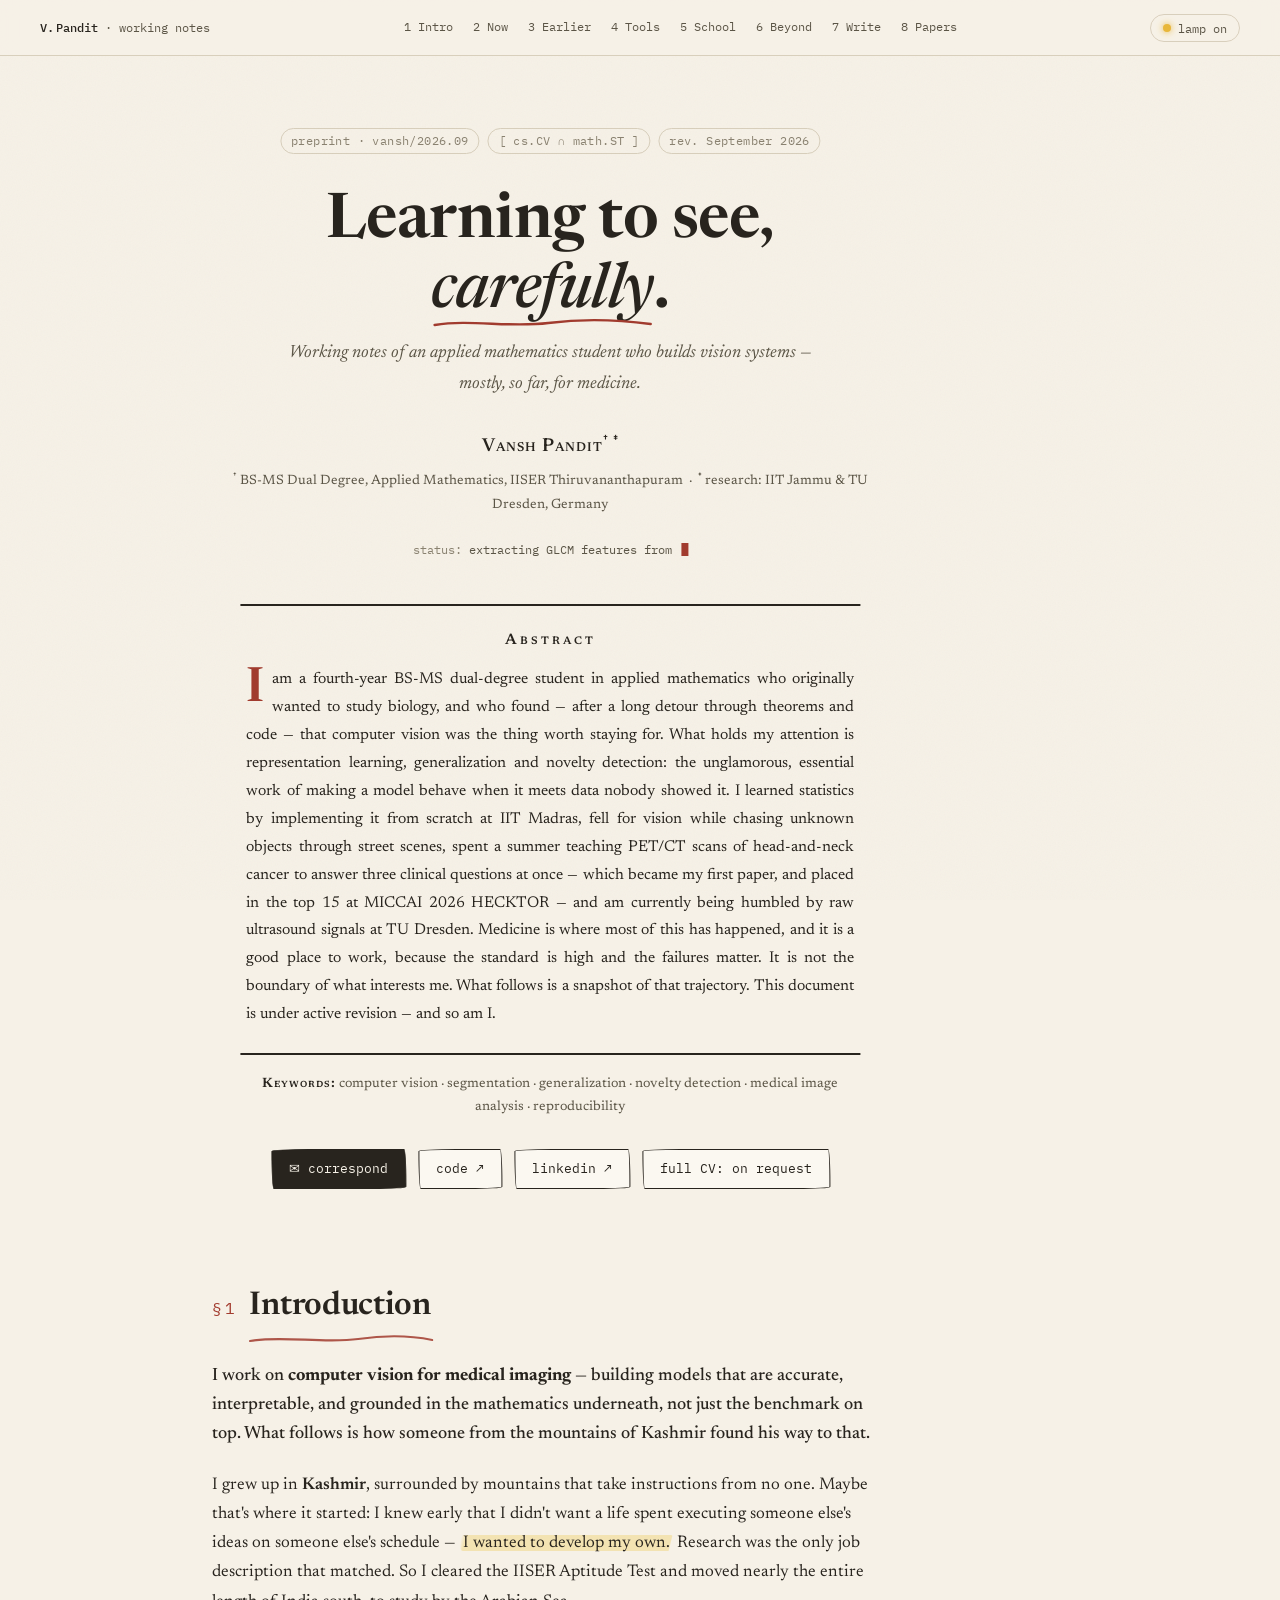
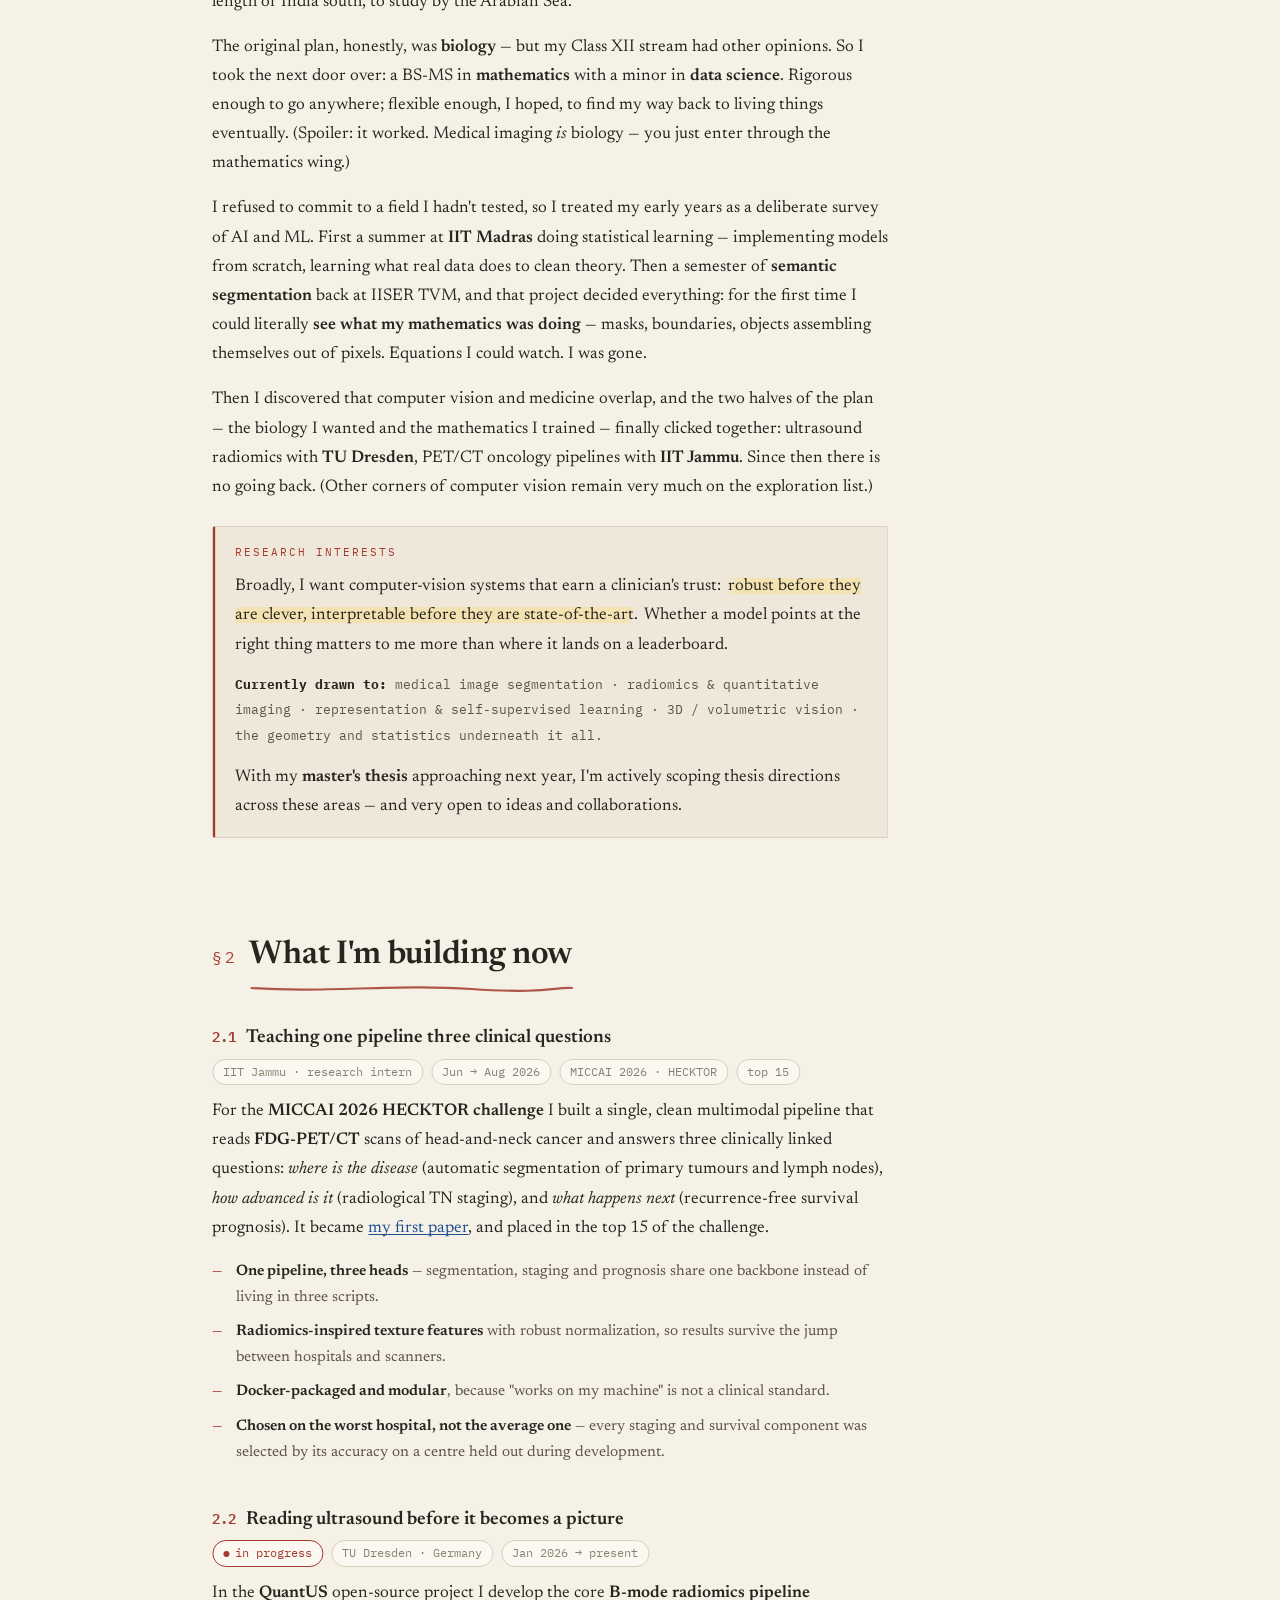
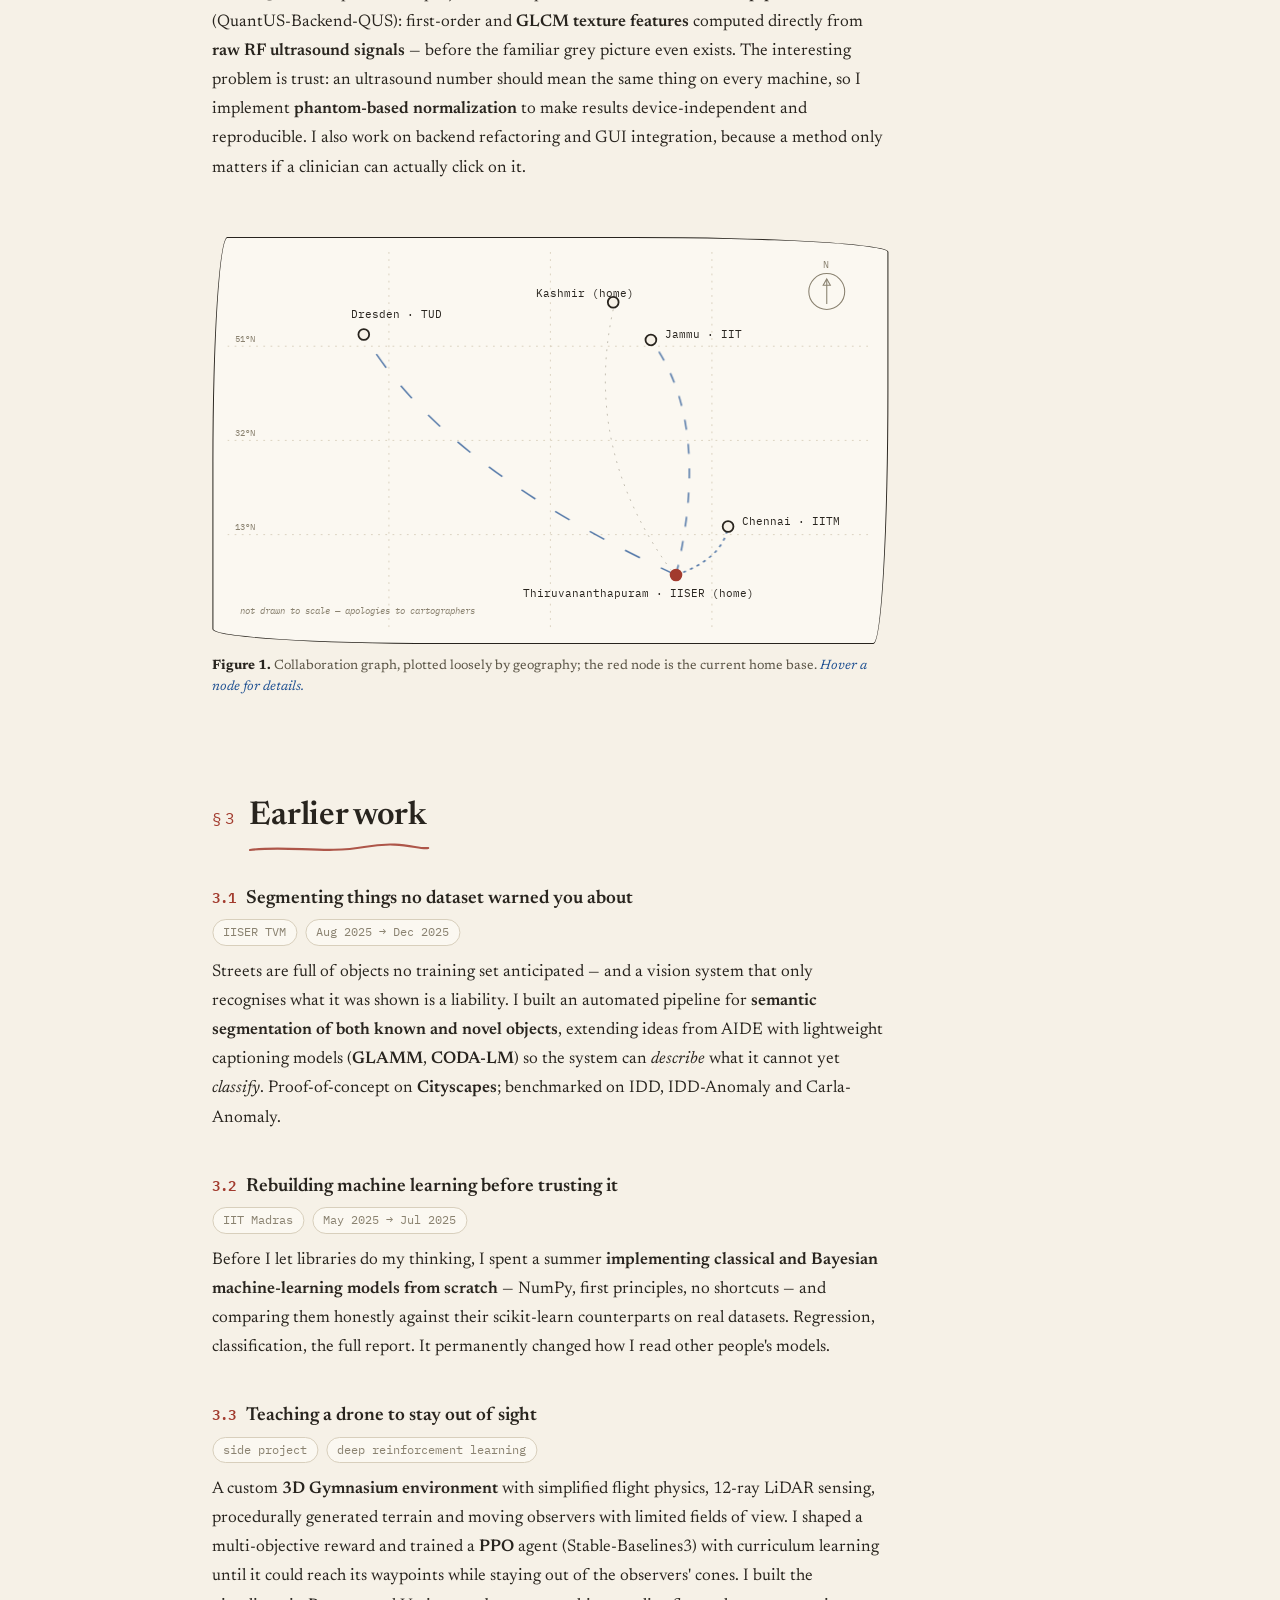
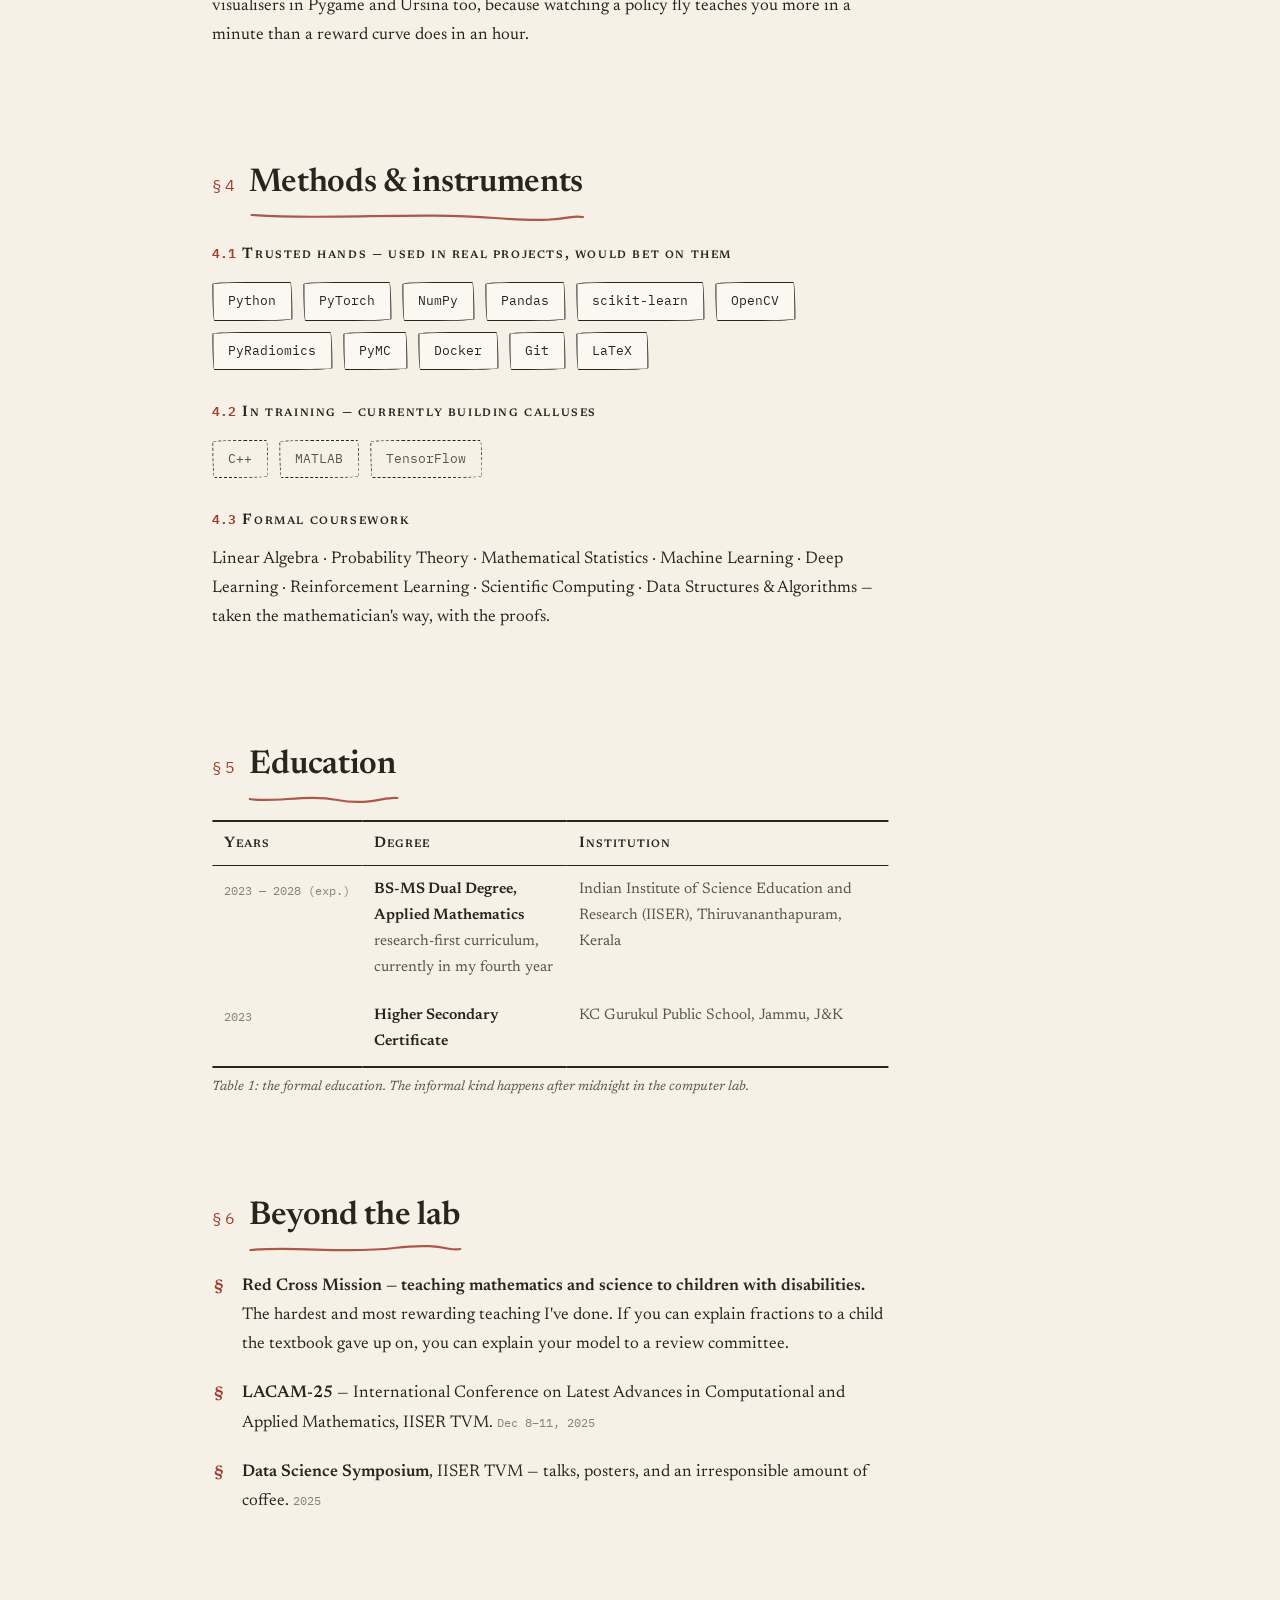
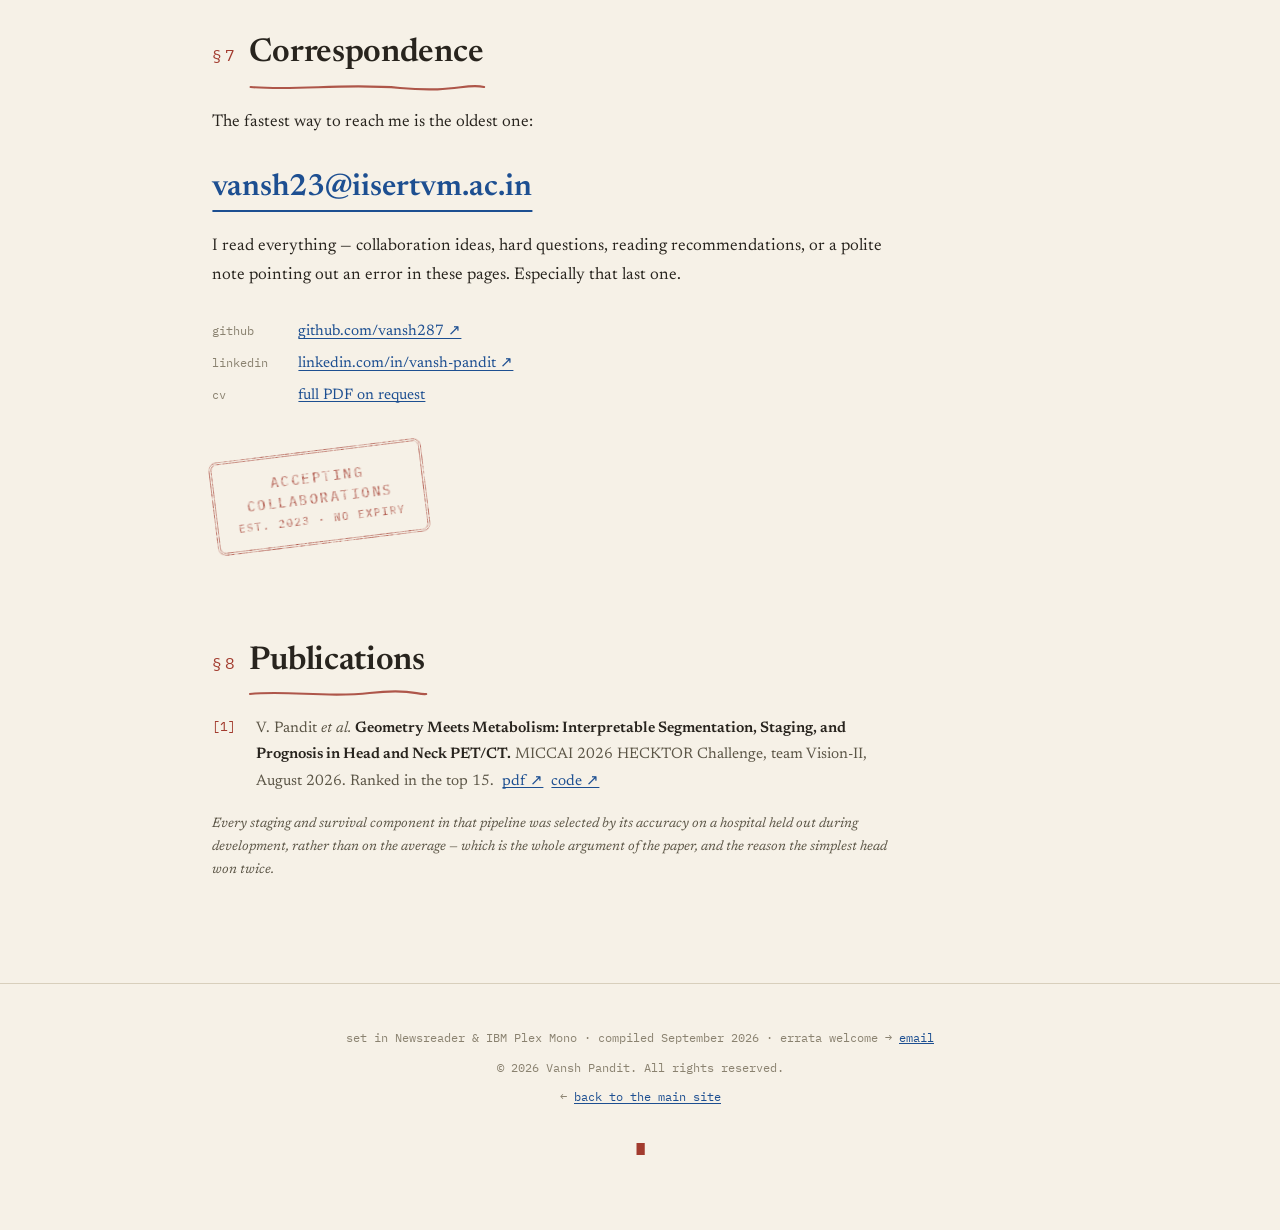
==== commit 049d2e86: "Lead with computer vision; remove the phone number The page read as a medical-imaging profile that h" ====
--- a/paper.html
+++ b/paper.html
@@ -4,7 +4,7 @@
 <meta charset="UTF-8" />
 <meta name="viewport" content="width=device-width, initial-scale=1.0" />
 <title>Vansh Pandit — Learning to See, Carefully</title>
-<meta name="description" content="Working notes of Vansh Pandit — an applied mathematics student at IISER Thiruvananthapuram building vision systems for medicine. Radiomics, PET/CT, novelty detection, Bayesian statistics." />
+<meta name="description" content="Working notes of Vansh Pandit — an applied mathematics student at IISER Thiruvananthapuram working in computer vision. Segmentation, generalisation, novelty detection; mostly medical imaging so far, but not only." />
 <meta name="author" content="Vansh Pandit" />
 <meta name="theme-color" content="#f6f1e7" />
 <meta name="robots" content="index, follow" />
@@ -12,7 +12,7 @@
 <meta property="og:type" content="website" />
 <meta property="og:site_name" content="Vansh Pandit" />
 <meta property="og:title" content="Vansh Pandit — Learning to see, carefully" />
-<meta property="og:description" content="Computer vision and medical imaging research, projects, and skills — by an applied mathematics student at IISER Thiruvananthapuram." />
+<meta property="og:description" content="Computer vision research, projects and skills — by an applied mathematics student at IISER Thiruvananthapuram." />
 <meta property="og:url" content="https://vansh287.github.io/portfolio/" />
 <meta property="og:image" content="https://vansh287.github.io/portfolio/og-image.png" />
 <meta property="og:image:width" content="1200" />
@@ -29,8 +29,8 @@
   "name": "Vansh Pandit",
   "url": "https://vansh287.github.io/portfolio/",
   "image": "https://vansh287.github.io/portfolio/og-image.png",
-  "jobTitle": "Computer Vision and Medical Imaging Researcher",
-  "description": "Fourth-year BS-MS dual-degree student in applied mathematics at IISER Thiruvananthapuram working in computer vision, medical image analysis, and quantitative imaging.",
+  "jobTitle": "Computer Vision Researcher",
+  "description": "Fourth-year BS-MS dual-degree student in applied mathematics at IISER Thiruvananthapuram working in computer vision, with most of his work so far in medical image analysis.",
   "affiliation": { "@type": "CollegeOrUniversity", "name": "IISER Thiruvananthapuram" },
   "knowsAbout": ["Computer Vision","Medical Image Analysis","Quantitative Imaging","Radiomics","Image Segmentation","Machine Learning","Applied Mathematics"],
   "sameAs": ["https://github.com/vansh287","https://www.linkedin.com/in/vansh-pandit-884046272/"]
@@ -468,7 +468,7 @@
       <span class="tag">rev. September 2026</span>
     </div>
     <h1 class="paper-title">Learning to see,<br/><span class="careful">carefully<svg viewBox="0 0 200 14" preserveAspectRatio="none"><path d="M3 9 C 35 3, 70 12, 105 7 S 170 4, 197 8" pathLength="1" style="stroke-dasharray:1;stroke-dashoffset:1;animation:draw 1.1s .9s ease forwards"/></svg></span>.</h1>
-    <p class="subtitle">Working notes of an applied mathematics student who builds vision systems for medicine.</p>
+    <p class="subtitle">Working notes of an applied mathematics student who builds vision systems — mostly, so far, for medicine.</p>
 
     <div class="author">
       <div class="nm">Vansh Pandit<sup>†&thinsp;‡</sup></div>
@@ -482,19 +482,20 @@
 
     <div class="abstract rv">
       <h3>Abstract</h3>
-      <p>I am a fourth-year BS-MS dual-degree student in applied mathematics who originally wanted
-      to study biology — and who found, after a long detour through theorems and code, a way back to the
-      body: teaching computers to read medical images. My interest is computer vision for medical
-      imaging — representation learning, generalization, novelty detection: the unglamorous, essential
-      work of making a model behave when it meets data it has never seen. I learned statistics by
-      implementing it from scratch at IIT&nbsp;Madras, fell for vision while chasing unknown objects
-      through street scenes, spent a summer teaching PET/CT scans of head-and-neck cancer to answer
-      three clinical questions at once — which became my first paper, and placed in the top&nbsp;15 at
-      MICCAI&nbsp;2026 HECKTOR — and am currently being humbled by raw ultrasound signals at
-      TU&nbsp;Dresden. What follows is a snapshot of that trajectory. This document is under active
-      revision — and so am I.</p>
-    </div>
-    <div class="keywords rv"><b>Keywords:</b> medical image analysis · radiomics · novelty detection · Bayesian inference · reproducibility</div>
+      <p>I am a fourth-year BS-MS dual-degree student in applied mathematics who originally wanted to
+      study biology, and who found — after a long detour through theorems and code — that computer
+      vision was the thing worth staying for. What holds my attention is representation learning,
+      generalization and novelty detection: the unglamorous, essential work of making a model behave
+      when it meets data nobody showed it. I learned statistics by implementing it from scratch at
+      IIT&nbsp;Madras, fell for vision while chasing unknown objects through street scenes, spent a
+      summer teaching PET/CT scans of head-and-neck cancer to answer three clinical questions at once —
+      which became my first paper, and placed in the top&nbsp;15 at MICCAI&nbsp;2026 HECKTOR — and am
+      currently being humbled by raw ultrasound signals at TU&nbsp;Dresden. Medicine is where most of
+      this has happened, and it is a good place to work, because the standard is high and the failures
+      matter. It is not the boundary of what interests me. What follows is a snapshot of that
+      trajectory. This document is under active revision — and so am I.</p>
+    </div>
+    <div class="keywords rv"><b>Keywords:</b> computer vision · segmentation · generalization · novelty detection · medical image analysis · reproducibility</div>
 
     <div class="papelinks rv">
       <a class="plink primary" href="mailto:vansh23@iisertvm.ac.in">✉ correspond</a>
@@ -768,7 +769,6 @@
       <div class="altlinks">
         <div><span class="lab">github</span><a href="https://github.com/vansh287" target="_blank" rel="noopener">github.com/vansh287 ↗</a></div>
         <div><span class="lab">linkedin</span><a href="https://www.linkedin.com/in/vansh-pandit-884046272/" target="_blank" rel="noopener">linkedin.com/in/vansh-pandit ↗</a></div>
-        <div><span class="lab">phone</span><a href="tel:+916005942890">+91 60059 42890</a></div>
         <div><span class="lab">cv</span><a href="mailto:vansh23@iisertvm.ac.in?subject=Please%20send%20your%20full%20CV">full PDF on request</a></div>
       </div>
       <div class="stampwrap">
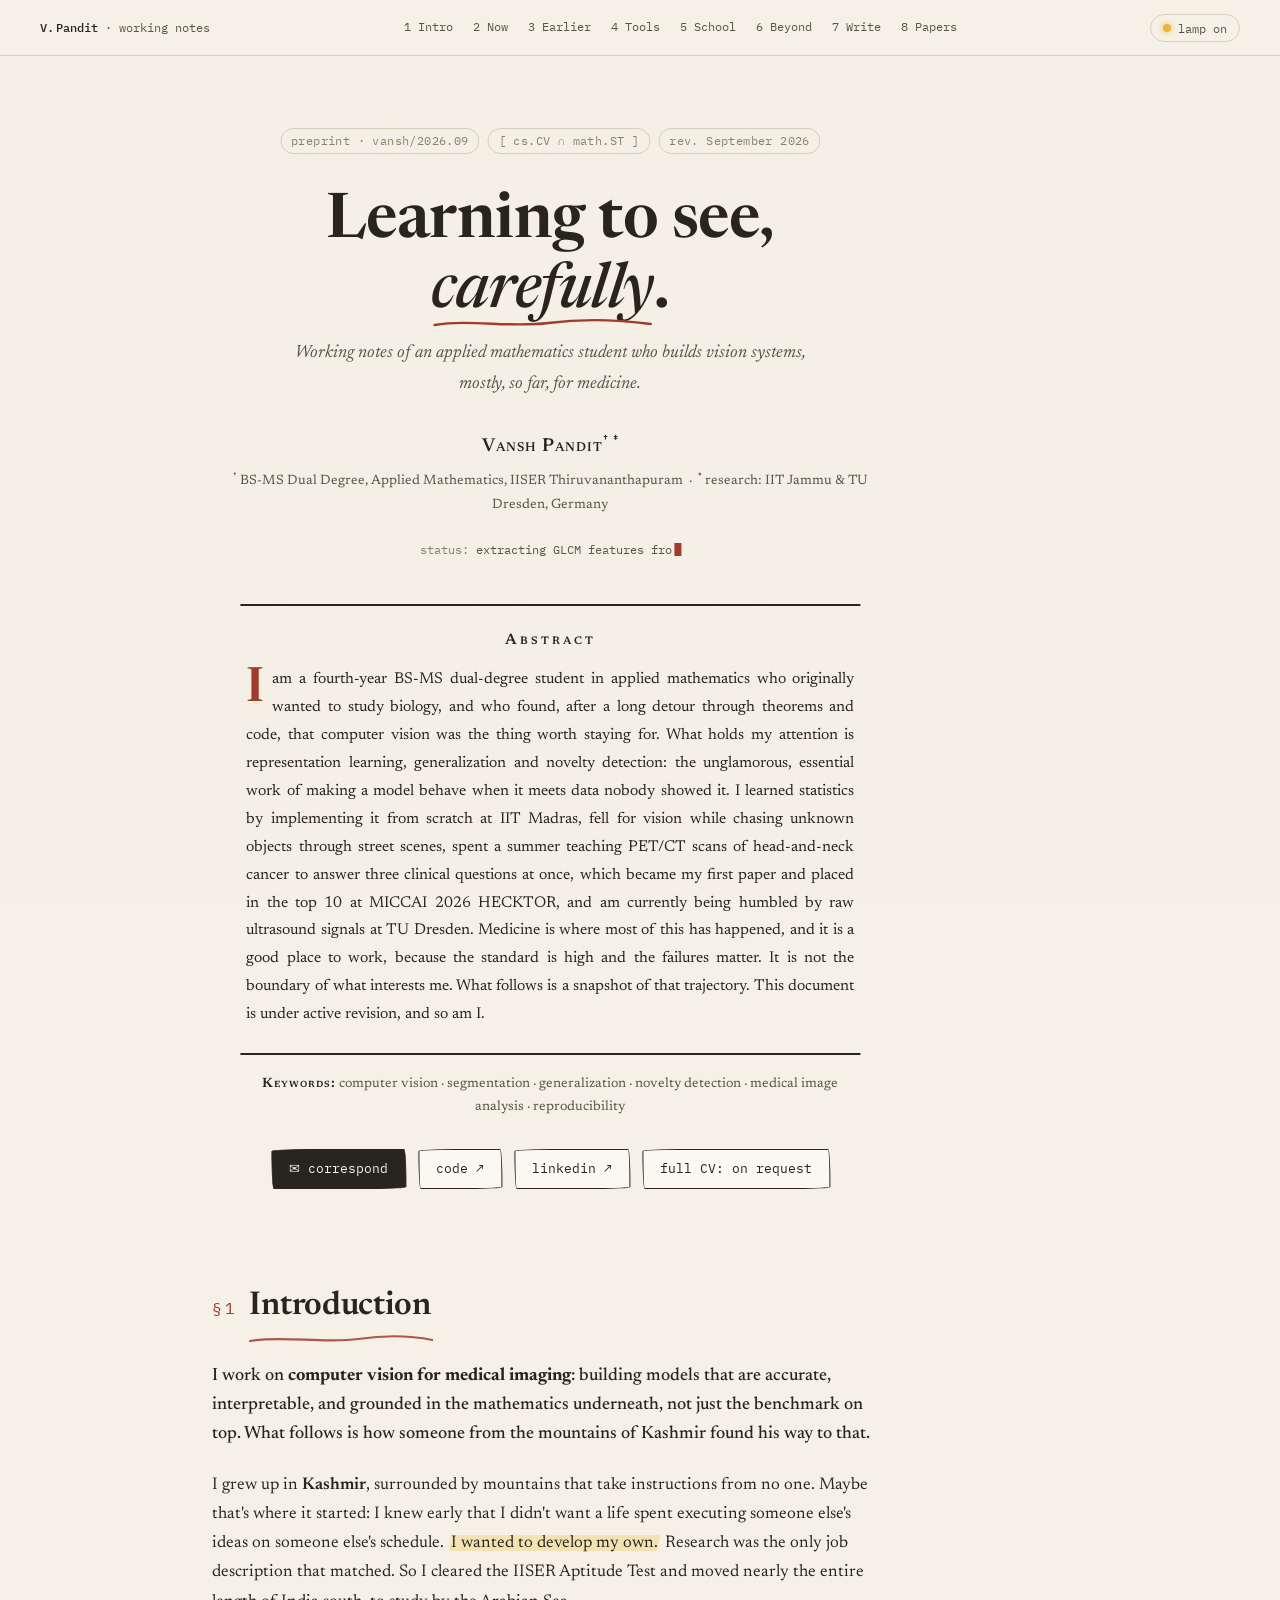
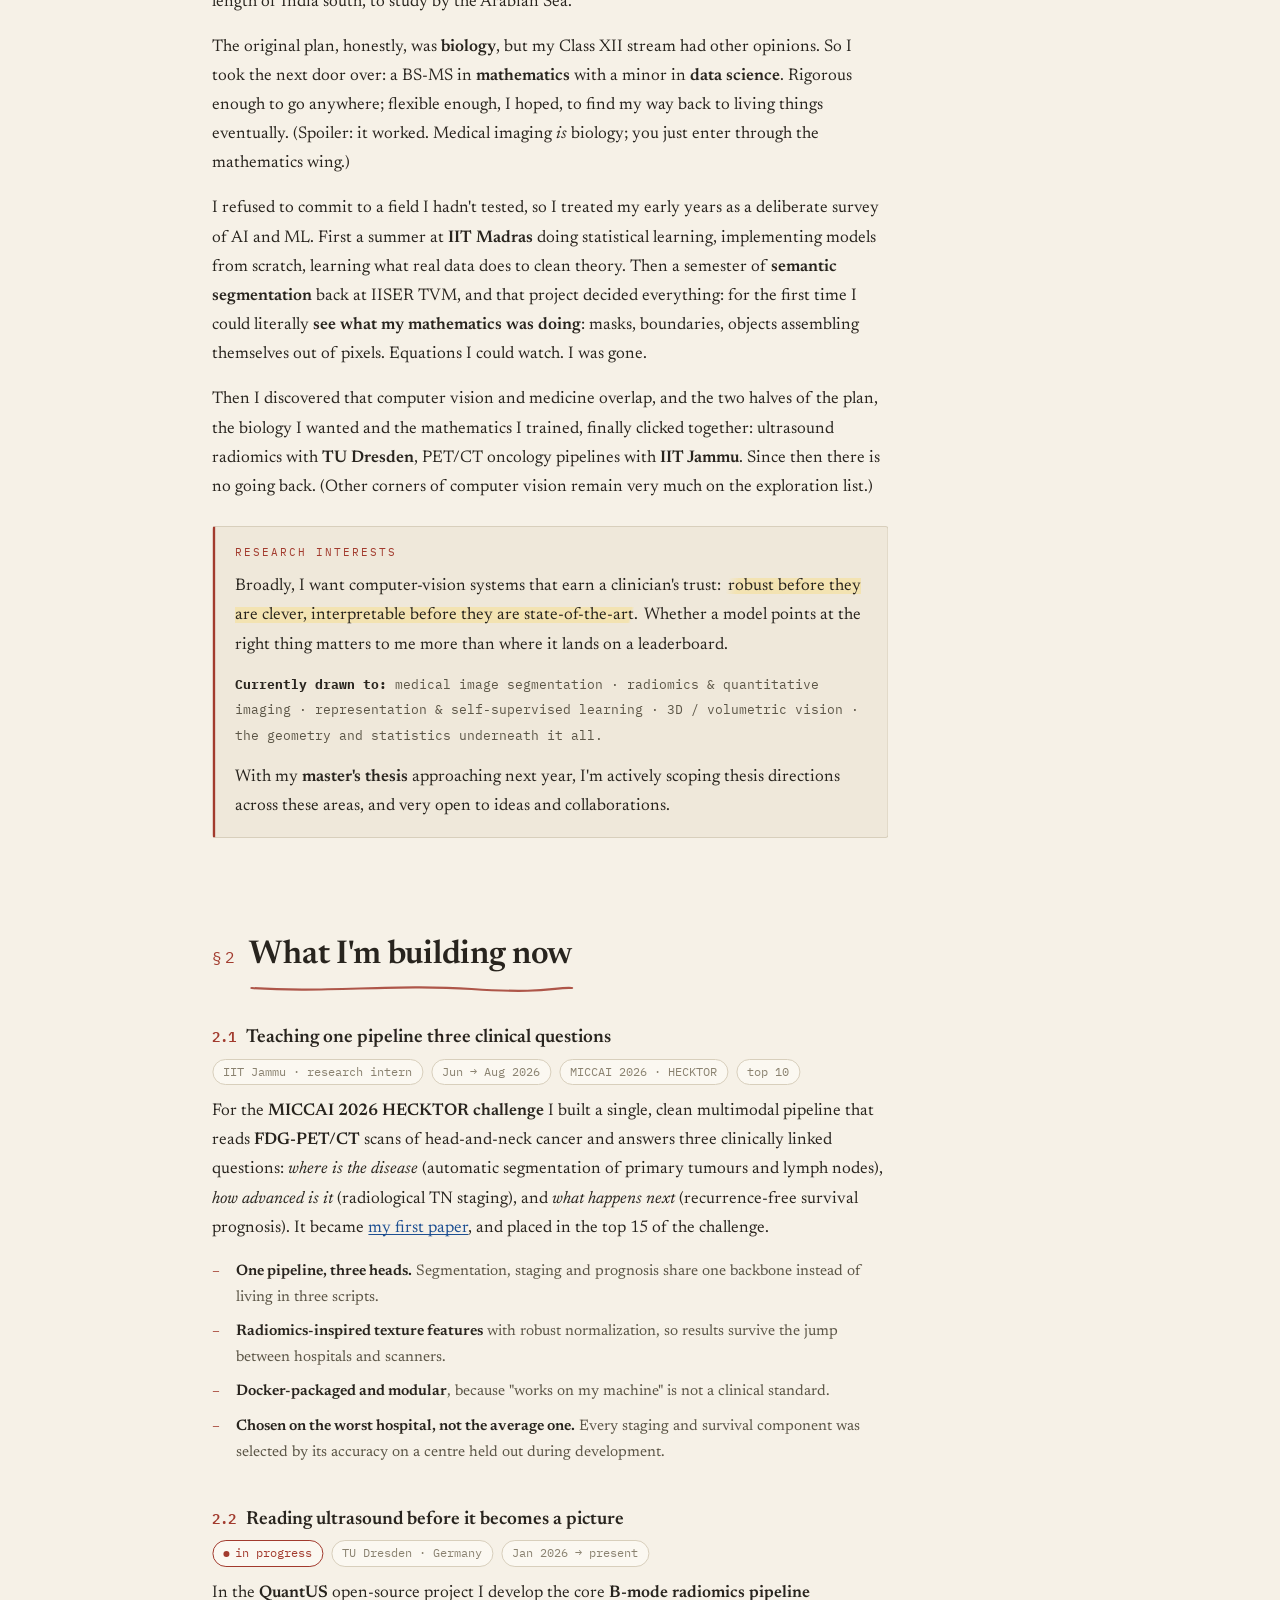
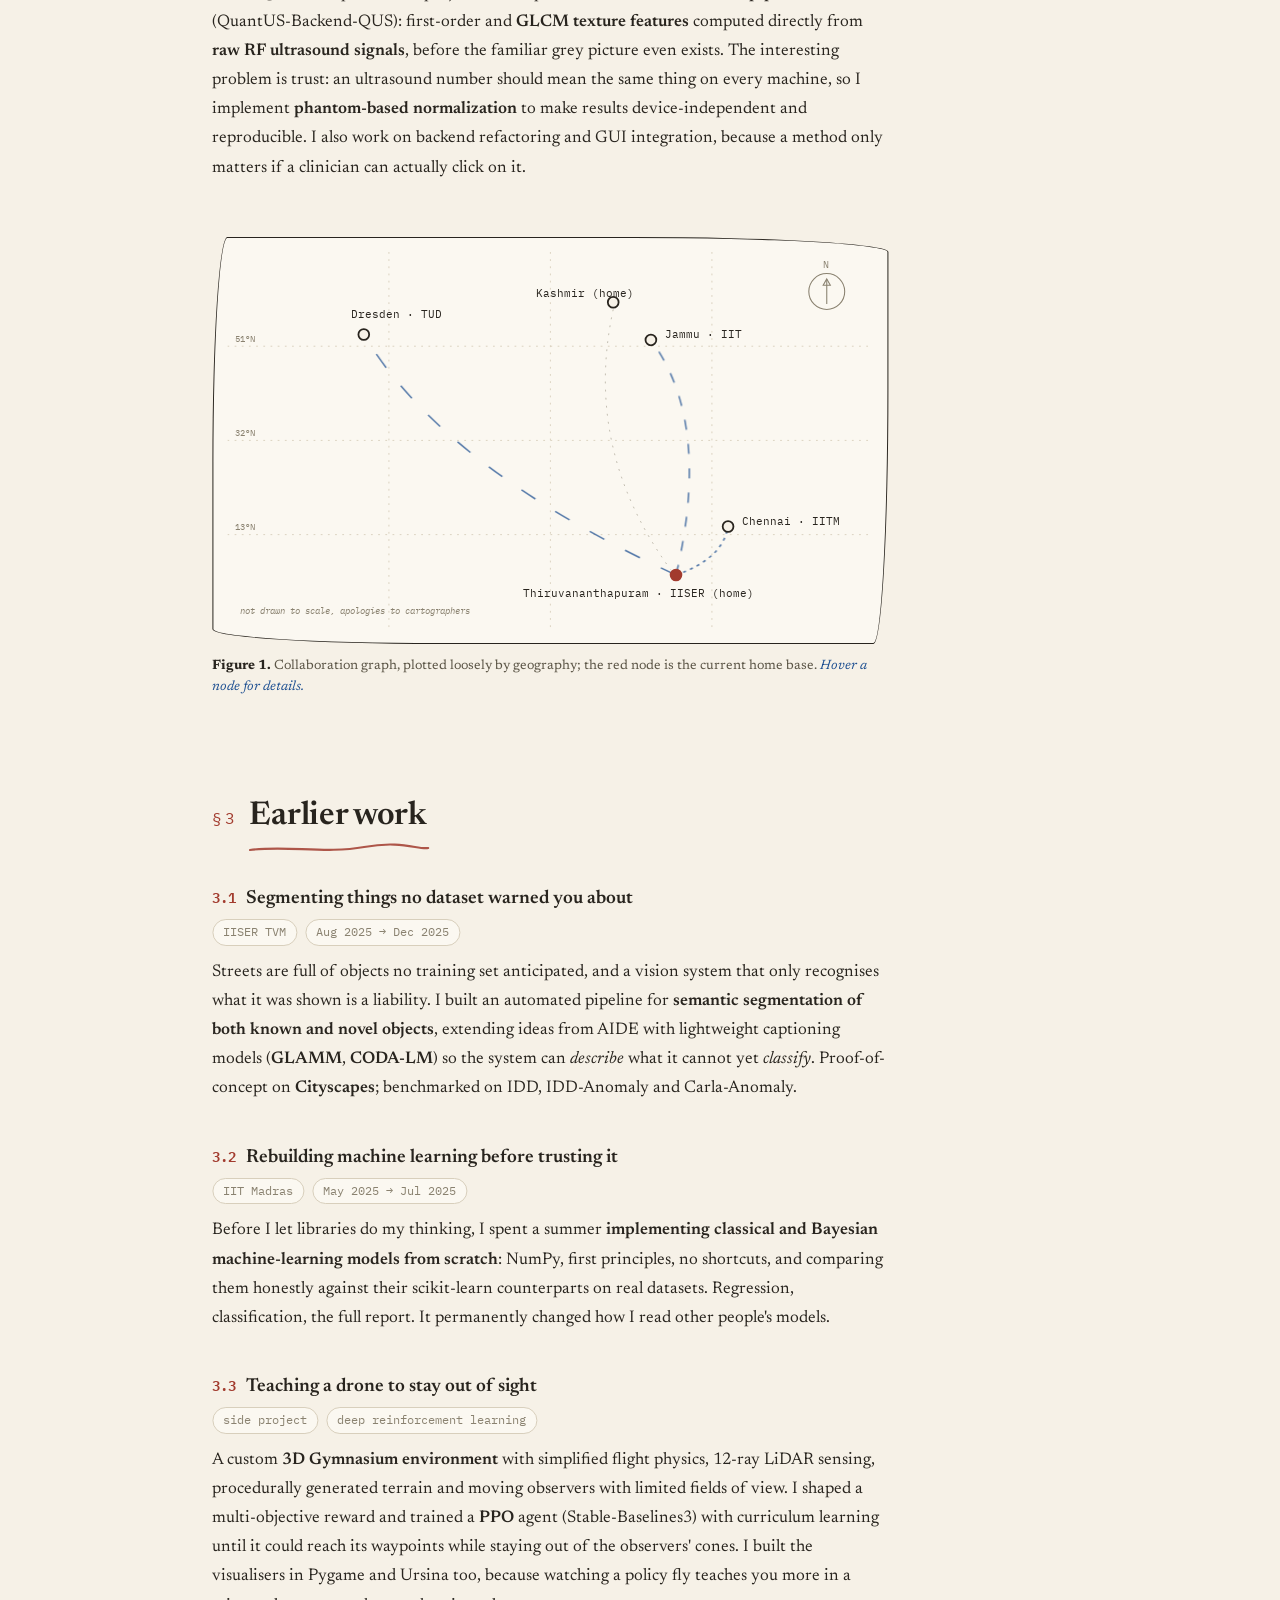
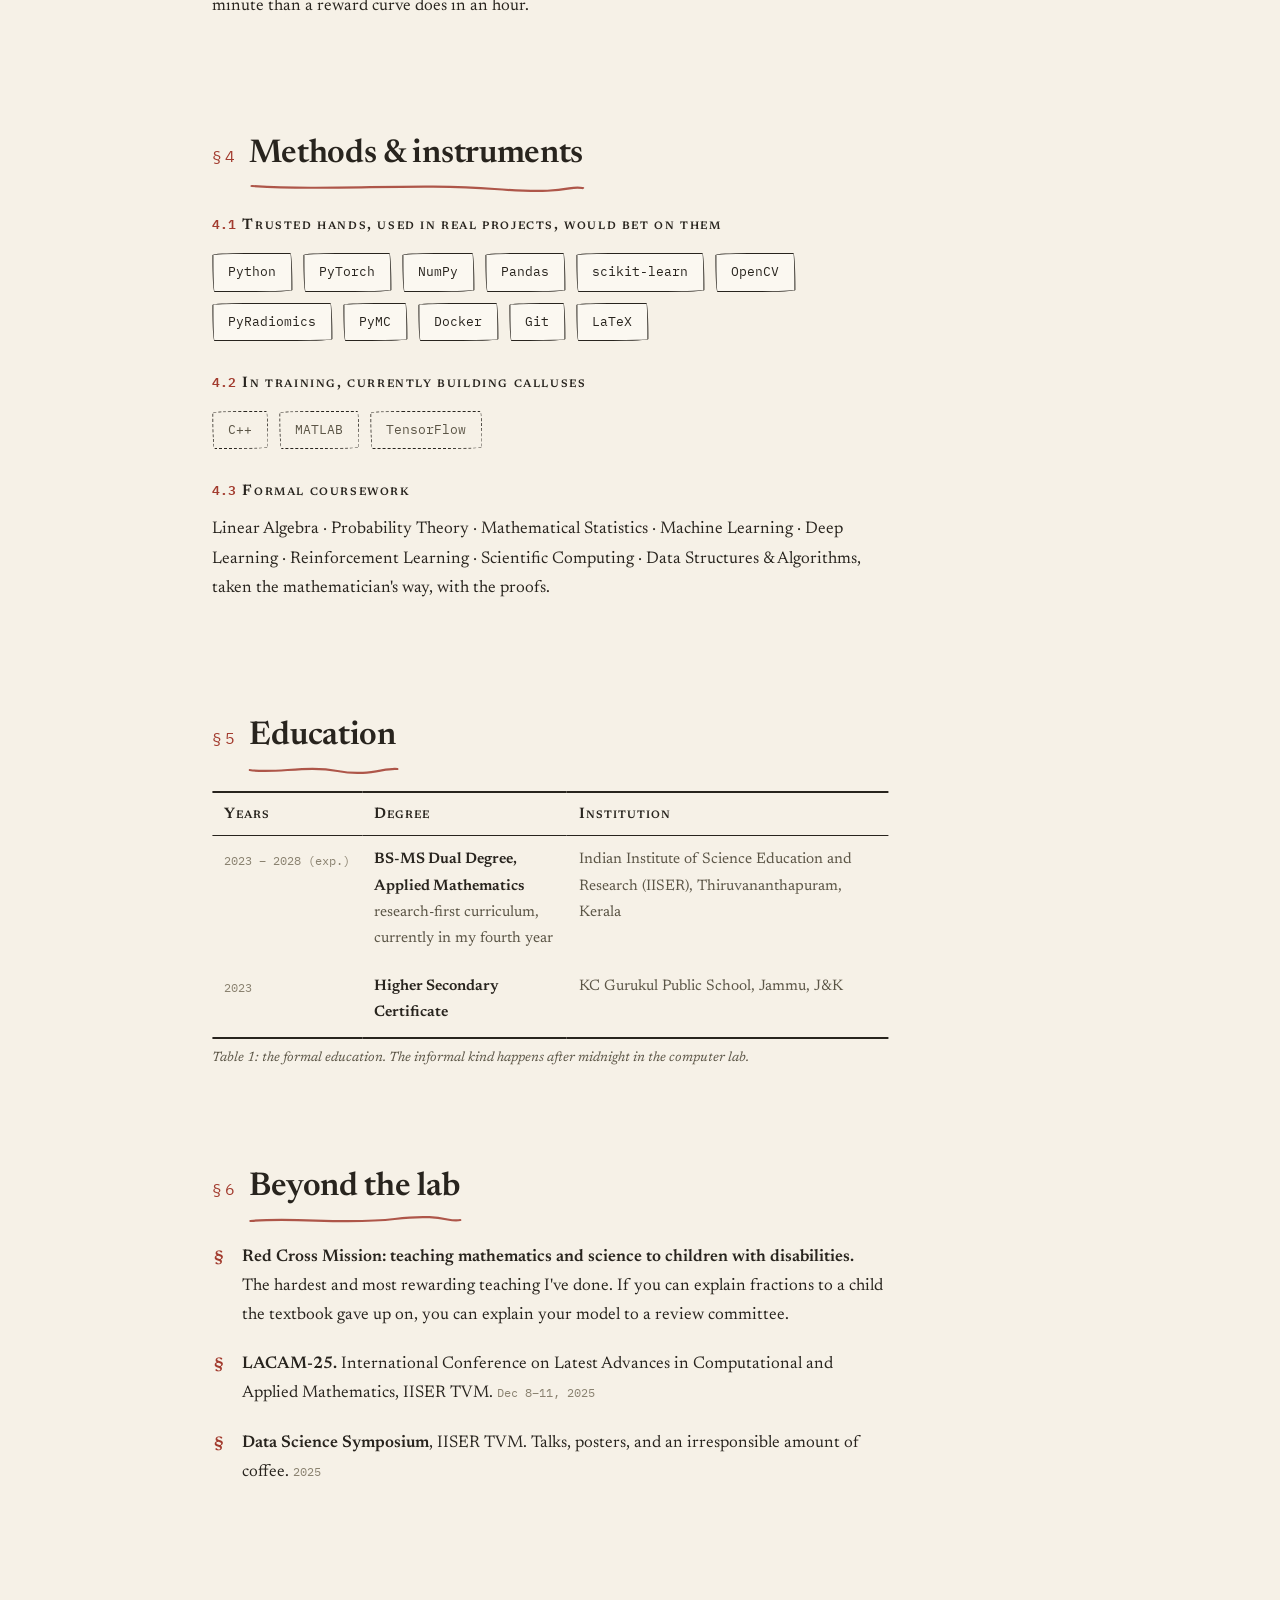
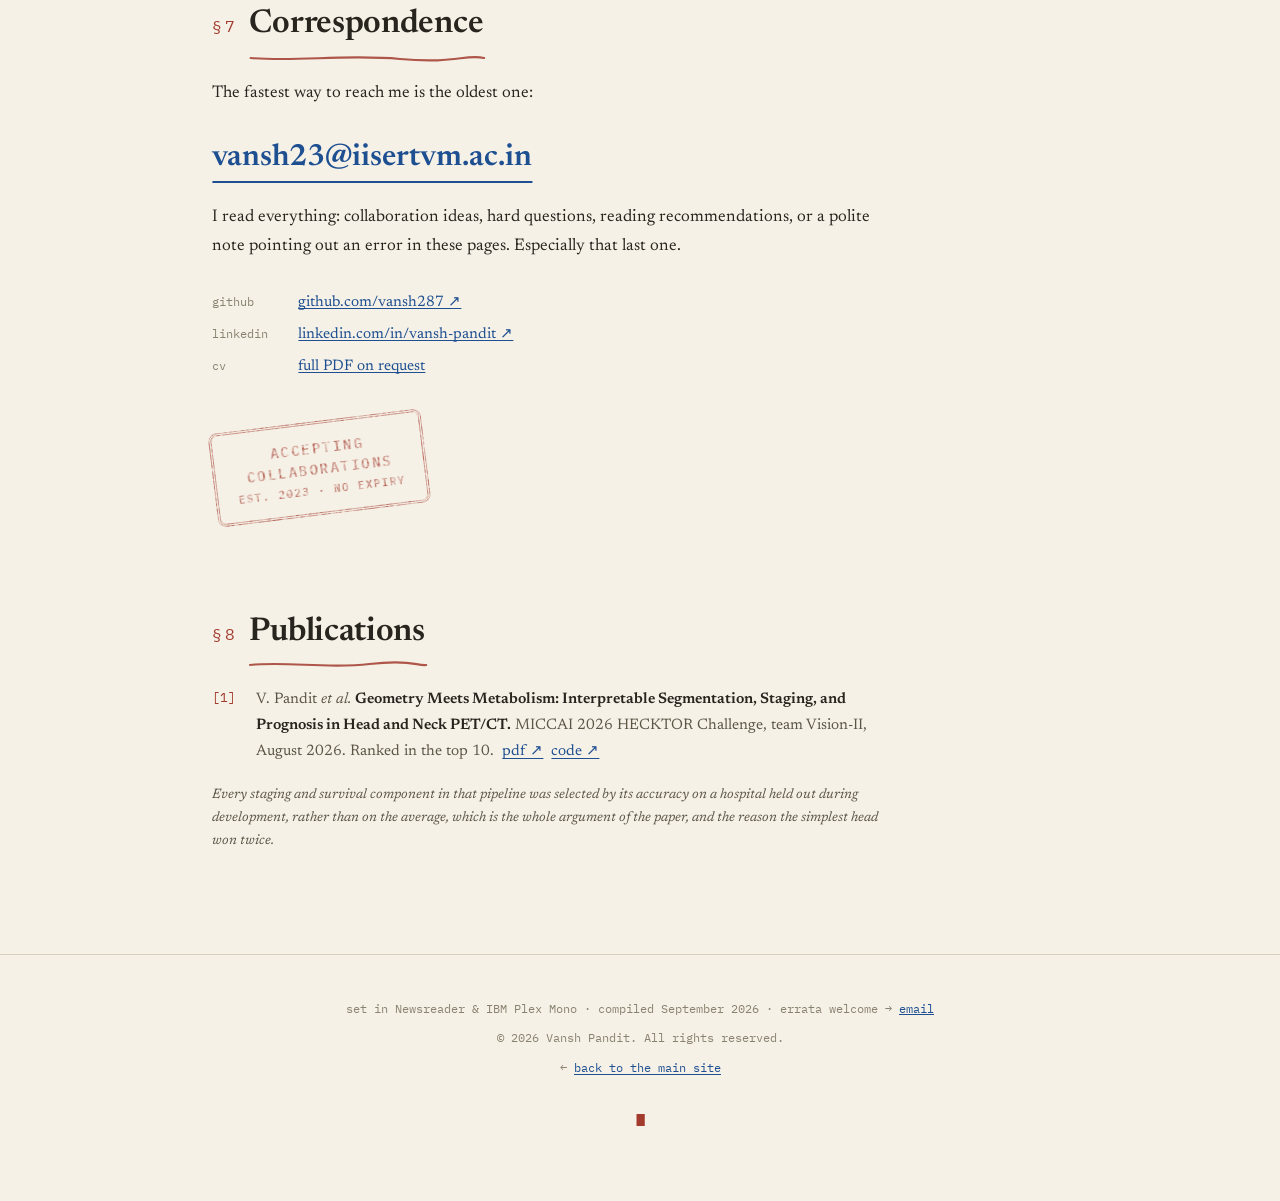
==== commit e55b304a: "Top 10, add the IIT Jammu entry, drop every em dash The HECKTOR placing is top 10, not top 15; corre" ====
--- a/paper.html
+++ b/paper.html
@@ -3,23 +3,23 @@
 <head>
 <meta charset="UTF-8" />
 <meta name="viewport" content="width=device-width, initial-scale=1.0" />
-<title>Vansh Pandit — Learning to See, Carefully</title>
-<meta name="description" content="Working notes of Vansh Pandit — an applied mathematics student at IISER Thiruvananthapuram working in computer vision. Segmentation, generalisation, novelty detection; mostly medical imaging so far, but not only." />
+<title>Vansh Pandit · Learning to See, Carefully</title>
+<meta name="description" content="Working notes of Vansh Pandit, an applied mathematics student at IISER Thiruvananthapuram working in computer vision. Segmentation, generalisation, novelty detection; mostly medical imaging so far, but not only." />
 <meta name="author" content="Vansh Pandit" />
 <meta name="theme-color" content="#f6f1e7" />
 <meta name="robots" content="index, follow" />
 <link rel="canonical" href="https://vansh287.github.io/portfolio/" />
 <meta property="og:type" content="website" />
 <meta property="og:site_name" content="Vansh Pandit" />
-<meta property="og:title" content="Vansh Pandit — Learning to see, carefully" />
-<meta property="og:description" content="Computer vision research, projects and skills — by an applied mathematics student at IISER Thiruvananthapuram." />
+<meta property="og:title" content="Vansh Pandit · Learning to see, carefully" />
+<meta property="og:description" content="Computer vision research, projects and skills, by an applied mathematics student at IISER Thiruvananthapuram." />
 <meta property="og:url" content="https://vansh287.github.io/portfolio/" />
 <meta property="og:image" content="https://vansh287.github.io/portfolio/og-image.png" />
 <meta property="og:image:width" content="1200" />
 <meta property="og:image:height" content="630" />
-<meta property="og:image:alt" content="Vansh Pandit — computer vision, medical imaging, mathematics" />
+<meta property="og:image:alt" content="Vansh Pandit, computer vision, medical imaging, mathematics" />
 <meta name="twitter:card" content="summary_large_image" />
-<meta name="twitter:title" content="Vansh Pandit — Learning to see, carefully" />
+<meta name="twitter:title" content="Vansh Pandit · Learning to see, carefully" />
 <meta name="twitter:description" content="Computer vision and medical imaging research, projects, and skills." />
 <meta name="twitter:image" content="https://vansh287.github.io/portfolio/og-image.png" />
 <script type="application/ld+json">
@@ -243,7 +243,7 @@
 /* tiny detail list */
 ul.dets{list-style:none;margin:10px 0 6px}
 ul.dets li{padding-left:24px;position:relative;margin-bottom:8px;font-size:.95rem;color:var(--ink-soft)}
-ul.dets li::before{content:'—';position:absolute;left:0;color:var(--red)}
+ul.dets li::before{content:'–';position:absolute;left:0;color:var(--red)}
 ul.dets li b{color:var(--ink);font-weight:600}
 
 /* ================= figure ================= */
@@ -468,7 +468,7 @@
       <span class="tag">rev. September 2026</span>
     </div>
     <h1 class="paper-title">Learning to see,<br/><span class="careful">carefully<svg viewBox="0 0 200 14" preserveAspectRatio="none"><path d="M3 9 C 35 3, 70 12, 105 7 S 170 4, 197 8" pathLength="1" style="stroke-dasharray:1;stroke-dashoffset:1;animation:draw 1.1s .9s ease forwards"/></svg></span>.</h1>
-    <p class="subtitle">Working notes of an applied mathematics student who builds vision systems — mostly, so far, for medicine.</p>
+    <p class="subtitle">Working notes of an applied mathematics student who builds vision systems, mostly, so far, for medicine.</p>
 
     <div class="author">
       <div class="nm">Vansh Pandit<sup>†&thinsp;‡</sup></div>
@@ -483,17 +483,17 @@
     <div class="abstract rv">
       <h3>Abstract</h3>
       <p>I am a fourth-year BS-MS dual-degree student in applied mathematics who originally wanted to
-      study biology, and who found — after a long detour through theorems and code — that computer
+      study biology, and who found, after a long detour through theorems and code, that computer
       vision was the thing worth staying for. What holds my attention is representation learning,
       generalization and novelty detection: the unglamorous, essential work of making a model behave
       when it meets data nobody showed it. I learned statistics by implementing it from scratch at
       IIT&nbsp;Madras, fell for vision while chasing unknown objects through street scenes, spent a
-      summer teaching PET/CT scans of head-and-neck cancer to answer three clinical questions at once —
-      which became my first paper, and placed in the top&nbsp;15 at MICCAI&nbsp;2026 HECKTOR — and am
+      summer teaching PET/CT scans of head-and-neck cancer to answer three clinical questions at once,
+      which became my first paper and placed in the top&nbsp;10 at MICCAI&nbsp;2026 HECKTOR, and am
       currently being humbled by raw ultrasound signals at TU&nbsp;Dresden. Medicine is where most of
       this has happened, and it is a good place to work, because the standard is high and the failures
       matter. It is not the boundary of what interests me. What follows is a snapshot of that
-      trajectory. This document is under active revision — and so am I.</p>
+      trajectory. This document is under active revision, and so am I.</p>
     </div>
     <div class="keywords rv"><b>Keywords:</b> computer vision · segmentation · generalization · novelty detection · medical image analysis · reproducibility</div>
 
@@ -509,31 +509,31 @@
   <section class="s rv" id="intro">
     <div class="shead"><span class="snum">§&thinsp;1</span><h2>Introduction<svg class="scribble" viewBox="0 0 220 12" preserveAspectRatio="none"><path d="M3 8 C 40 2, 90 11, 130 6 S 200 4, 217 7" pathLength="1"/></svg></h2></div>
     <div class="prose">
-      <p class="lead">I work on <b>computer vision for medical imaging</b> — building models that are
+      <p class="lead">I work on <b>computer vision for medical imaging</b>: building models that are
       accurate, interpretable, and grounded in the mathematics underneath, not just the benchmark on
       top. What follows is how someone from the mountains of Kashmir found his way to that.</p>
 
       <p class="body">I grew up in <b>Kashmir</b>, surrounded by mountains that take instructions from
       no one. Maybe that's where it started: I knew early that I didn't want a life spent executing
-      someone else's ideas on someone else's schedule — <span class="hl">I wanted to develop my
+      someone else's ideas on someone else's schedule. <span class="hl">I wanted to develop my
       own.</span> Research was the only job description that matched. So I cleared the IISER Aptitude
       Test and moved nearly the entire length of India south, to study by the Arabian Sea.</p>
 
-      <p class="body">The original plan, honestly, was <b>biology</b> — but my Class&nbsp;XII stream had
+      <p class="body">The original plan, honestly, was <b>biology</b>, but my Class&nbsp;XII stream had
       other opinions. So I took the next door over: a BS-MS in <b>mathematics</b> with a minor in
       <b>data science</b>. Rigorous enough to go anywhere; flexible enough, I hoped, to find my way back
-      to living things eventually. (Spoiler: it worked. Medical imaging <i>is</i> biology — you just
+      to living things eventually. (Spoiler: it worked. Medical imaging <i>is</i> biology; you just
       enter through the mathematics wing.)</p>
 
       <p class="body">I refused to commit to a field I hadn't tested, so I treated my early years as a
-      deliberate survey of AI and ML. First a summer at <b>IIT Madras</b> doing statistical learning —
+      deliberate survey of AI and ML. First a summer at <b>IIT Madras</b> doing statistical learning,
       implementing models from scratch, learning what real data does to clean theory. Then a semester of
       <b>semantic segmentation</b> back at IISER TVM, and that project decided everything: for the first
-      time I could literally <b>see what my mathematics was doing</b> — masks, boundaries, objects
+      time I could literally <b>see what my mathematics was doing</b>: masks, boundaries, objects
       assembling themselves out of pixels. Equations I could watch. I was gone.</p>
 
       <p class="body">Then I discovered that computer vision and medicine overlap, and the two halves of
-      the plan — the biology I wanted and the mathematics I trained — finally clicked together:
+      the plan, the biology I wanted and the mathematics I trained, finally clicked together:
       ultrasound radiomics with <b>TU Dresden</b>, PET/CT oncology pipelines with <b>IIT Jammu</b>.
       Since then there is no going back. (Other corners of computer vision remain very much on the
       exploration list.)</p>
@@ -548,7 +548,7 @@
         imaging · representation &amp; self-supervised learning · 3D / volumetric vision · the geometry and
         statistics underneath it all.</p>
         <p class="body" style="margin:14px 0 0">With my <b>master's thesis</b> approaching next year, I'm
-        actively scoping thesis directions across these areas — and very open to ideas and collaborations.</p>
+        actively scoping thesis directions across these areas, and very open to ideas and collaborations.</p>
       </div>
     </div>
   </section>
@@ -563,7 +563,7 @@
         <span class="chip">IIT Jammu · research intern</span>
         <span class="chip">Jun → Aug 2026</span>
         <span class="chip">MICCAI 2026 · HECKTOR</span>
-        <span class="chip">top 15</span>
+        <span class="chip">top 10</span>
       </div>
       <p class="body">For the <b>MICCAI 2026 HECKTOR challenge</b> I built a single, clean multimodal
       pipeline that reads <b>FDG-PET/CT</b> scans of head-and-neck cancer and answers three clinically
@@ -572,10 +572,10 @@
       (recurrence-free survival prognosis). It became <a href="#refs">my first paper</a>, and placed in
       the top&nbsp;15 of the challenge.</p>
       <ul class="dets">
-        <li><b>One pipeline, three heads</b> — segmentation, staging and prognosis share one backbone instead of living in three scripts.</li>
+        <li><b>One pipeline, three heads.</b> Segmentation, staging and prognosis share one backbone instead of living in three scripts.</li>
         <li><b>Radiomics-inspired texture features</b> with robust normalization, so results survive the jump between hospitals and scanners.</li>
         <li><b>Docker-packaged and modular</b>, because "works on my machine" is not a clinical standard.</li>
-        <li><b>Chosen on the worst hospital, not the average one</b> — every staging and survival component was selected by its accuracy on a centre held out during development.</li>
+        <li><b>Chosen on the worst hospital, not the average one.</b> Every staging and survival component was selected by its accuracy on a centre held out during development.</li>
       </ul>
 
       <h3 class="sub"><span class="no">2.2</span>Reading ultrasound before it becomes a picture</h3>
@@ -586,7 +586,7 @@
       </div>
       <p class="body">In the <b>QuantUS</b> open-source project I develop the core <b>B-mode radiomics
       pipeline</b> (QuantUS-Backend-QUS): first-order and <b>GLCM texture features</b> computed directly
-      from <b>raw RF ultrasound signals</b> — before the familiar grey picture even exists. The
+      from <b>raw RF ultrasound signals</b>, before the familiar grey picture even exists. The
       interesting problem is trust: an ultrasound number should mean the same thing on every machine, so
       I implement <b>phantom-based normalization</b> to make results device-independent and reproducible.
       I also work on backend refactoring and GUI integration, because a method only matters if a
@@ -620,32 +620,32 @@
             <circle class="traveler t2" r="3.4"/>
             <circle class="traveler t3" r="3.4"/>
             <!-- nodes -->
-            <g class="node" data-blurb="Dresden, Germany — QuantUS radiomics, TU Dresden.">
+            <g class="node" data-blurb="Dresden, Germany. QuantUS radiomics, TU Dresden.">
               <circle class="pulse" cx="152" cy="92" r="6"/>
               <circle class="c" cx="152" cy="92" r="6"/>
               <text x="138" y="74">Dresden · TUD</text>
             </g>
-            <g class="node" data-blurb="Jammu — IIT Jammu: PET/CT pipelines for the MICCAI 2026 HECKTOR challenge (Jun–Aug 2026).">
+            <g class="node" data-blurb="Jammu. IIT Jammu: PET/CT pipelines for the MICCAI 2026 HECKTOR challenge (Jun–Aug 2026).">
               <circle class="pulse" cx="472" cy="98" r="6"/>
               <circle class="c" cx="472" cy="98" r="6"/>
               <text x="488" y="96">Jammu · IIT</text>
             </g>
-            <g class="node" data-blurb="Kashmir — hometown. The mountains I measure everything against.">
+            <g class="node" data-blurb="Kashmir, hometown. The mountains I measure everything against.">
               <circle class="pulse" cx="430" cy="56" r="6"/>
               <circle class="c" cx="430" cy="56" r="6"/>
               <text x="344" y="50">Kashmir (home)</text>
             </g>
-            <g class="node" data-blurb="Chennai — statistical learning from scratch at IIT Madras (summer 2025).">
+            <g class="node" data-blurb="Chennai. Statistical learning from scratch at IIT Madras (summer 2025).">
               <circle class="pulse" cx="558" cy="306" r="6"/>
               <circle class="c" cx="558" cy="306" r="6"/>
               <text x="574" y="304">Chennai · IITM</text>
             </g>
-            <g class="node home" data-blurb="Thiruvananthapuram — home base. BS-MS applied mathematics at IISER TVM, by the sea.">
+            <g class="node home" data-blurb="Thiruvananthapuram, home base. BS-MS applied mathematics at IISER TVM, by the sea.">
               <circle class="pulse" cx="500" cy="360" r="6"/>
               <circle class="c" cx="500" cy="360" r="6"/>
               <text x="330" y="384">Thiruvananthapuram · IISER (home)</text>
             </g>
-            <text x="14" y="404" font-size="10" font-style="italic">not drawn to scale — apologies to cartographers</text>
+            <text x="14" y="404" font-size="10" font-style="italic">not drawn to scale, apologies to cartographers</text>
           </svg>
         </div>
         <figcaption><b>Figure 1.</b> Collaboration graph, plotted loosely by geography; the red node is the current home base.
@@ -664,7 +664,7 @@
         <span class="chip">IISER TVM</span>
         <span class="chip">Aug 2025 → Dec 2025</span>
       </div>
-      <p class="body">Streets are full of objects no training set anticipated — and a vision system that
+      <p class="body">Streets are full of objects no training set anticipated, and a vision system that
       only recognises what it was shown is a liability. I built an automated pipeline for <b>semantic
       segmentation of both known and novel objects</b>, extending ideas from AIDE with lightweight
       captioning models (<b>GLAMM</b>, <b>CODA-LM</b>) so the system can <i>describe</i> what it cannot
@@ -677,7 +677,7 @@
         <span class="chip">May 2025 → Jul 2025</span>
       </div>
       <p class="body">Before I let libraries do my thinking, I spent a summer <b>implementing classical
-      and Bayesian machine-learning models from scratch</b> — NumPy, first principles, no shortcuts — and
+      and Bayesian machine-learning models from scratch</b>: NumPy, first principles, no shortcuts, and
       comparing them honestly against their scikit-learn counterparts on real datasets. Regression,
       classification, the full report. It permanently changed how I read other people's models.</p>
 
@@ -699,18 +699,18 @@
   <section class="s rv" id="toolbox">
     <div class="shead"><span class="snum">§&thinsp;4</span><h2>Methods &amp; instruments<svg class="scribble" viewBox="0 0 220 12" preserveAspectRatio="none"><path d="M3 6 C 55 11, 110 3, 160 9 S 207 5, 217 8" pathLength="1"/></svg></h2></div>
     <div class="prose">
-      <div class="toolhead"><span class="n">4.1&ensp;</span>Trusted hands — used in real projects, would bet on them</div>
+      <div class="toolhead"><span class="n">4.1&ensp;</span>Trusted hands, used in real projects, would bet on them</div>
       <div class="tools">
         <span class="tool">Python</span><span class="tool">PyTorch</span><span class="tool">NumPy</span><span class="tool">Pandas</span>
         <span class="tool">scikit-learn</span><span class="tool">OpenCV</span><span class="tool">PyRadiomics</span><span class="tool">PyMC</span>
         <span class="tool">Docker</span><span class="tool">Git</span><span class="tool">LaTeX</span>
       </div>
-      <div class="toolhead"><span class="n">4.2&ensp;</span>In training — currently building calluses</div>
+      <div class="toolhead"><span class="n">4.2&ensp;</span>In training, currently building calluses</div>
       <div class="tools">
         <span class="tool train">C++</span><span class="tool train">MATLAB</span><span class="tool train">TensorFlow</span>
       </div>
       <div class="toolhead"><span class="n">4.3&ensp;</span>Formal coursework</div>
-      <p class="body" style="margin-top:10px">Linear Algebra · Probability Theory · Mathematical Statistics · Machine Learning · Deep Learning · Reinforcement Learning · Scientific Computing · Data Structures &amp; Algorithms — taken the mathematician's way, with the proofs.</p>
+      <p class="body" style="margin-top:10px">Linear Algebra · Probability Theory · Mathematical Statistics · Machine Learning · Deep Learning · Reinforcement Learning · Scientific Computing · Data Structures &amp; Algorithms, taken the mathematician's way, with the proofs.</p>
     </div>
   </section>
 
@@ -721,7 +721,7 @@
       <thead><tr><th>Years</th><th>Degree</th><th>Institution</th></tr></thead>
       <tbody>
         <tr>
-          <td>2023 — 2028 (exp.)</td>
+          <td>2023 – 2028 (exp.)</td>
           <td><b>BS-MS Dual Degree, Applied Mathematics</b><br/>research-first curriculum, currently in my fourth year</td>
           <td>Indian Institute of Science Education and Research (IISER), Thiruvananthapuram, Kerala</td>
         </tr>
@@ -741,16 +741,16 @@
     <div class="prose">
       <ul class="beyond">
         <li>
-          <b>Red Cross Mission — teaching mathematics and science to children with disabilities.</b><br/>
+          <b>Red Cross Mission: teaching mathematics and science to children with disabilities.</b><br/>
           The hardest and most rewarding teaching I've done. If you can explain fractions to a child the
           textbook gave up on, you can explain your model to a review committee.
         </li>
         <li>
-          <b>LACAM-25</b> — International Conference on Latest Advances in Computational and Applied
+          <b>LACAM-25.</b> International Conference on Latest Advances in Computational and Applied
           Mathematics, IISER TVM. <span class="when">Dec 8–11, 2025</span>
         </li>
         <li>
-          <b>Data Science Symposium</b>, IISER TVM — talks, posters, and an irresponsible amount of
+          <b>Data Science Symposium</b>, IISER TVM. Talks, posters, and an irresponsible amount of
           coffee. <span class="when">2025</span>
         </li>
       </ul>
@@ -763,7 +763,7 @@
     <div class="prose">
       <p class="body">The fastest way to reach me is the oldest one:</p>
       <a class="bigmail" href="mailto:vansh23@iisertvm.ac.in">vansh23@iisertvm.ac.in</a>
-      <p class="body" style="margin-top:14px">I read everything — collaboration ideas, hard questions,
+      <p class="body" style="margin-top:14px">I read everything: collaboration ideas, hard questions,
       reading recommendations, or a polite note pointing out an error in these pages. Especially that
       last one.</p>
       <div class="altlinks">
@@ -784,13 +784,13 @@
       <li>
         V. Pandit <i>et al.</i> <b>Geometry Meets Metabolism: Interpretable Segmentation, Staging, and
         Prognosis in Head and Neck PET/CT.</b> MICCAI 2026 HECKTOR Challenge, team Vision-II, August 2026.
-        Ranked in the top 15.
+        Ranked in the top 10.
         &nbsp;<a href="https://github.com/vansh287/HECKTOR2026-VisionII/blob/main/paper/HECKTOR_16.pdf" target="_blank" rel="noopener">pdf ↗</a>
         &nbsp;<a href="https://github.com/vansh287/HECKTOR2026-VisionII" target="_blank" rel="noopener">code ↗</a>
       </li>
     </ol>
     <p class="refnote">Every staging and survival component in that pipeline was selected by its accuracy
-    on a hospital held out during development, rather than on the average — which is the whole argument
+    on a hospital held out during development, rather than on the average, which is the whole argument
     of the paper, and the reason the simplest head won twice.</p>
   </section>
 </main>
